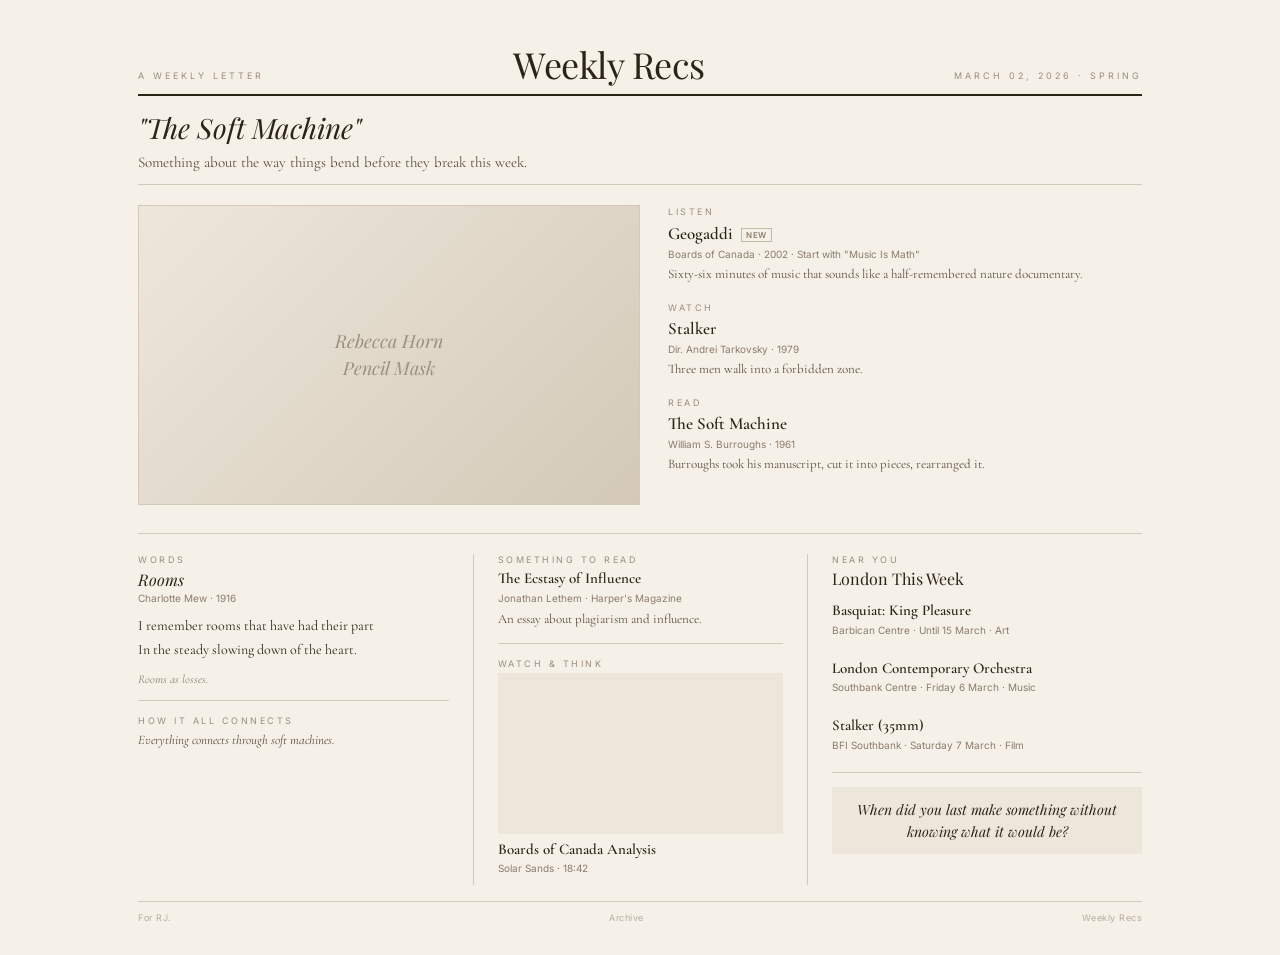
==== index.html @ f4c1320b "Initial deploy — Weekly Recs site" ====
<!DOCTYPE html>
<html lang="en">
<head>
<meta charset="UTF-8">
<meta name="viewport" content="width=device-width, initial-scale=1.0">
<title>Weekly Recs — The Soft Machine</title>
<link rel="stylesheet" href="assets/style.css">
</head>
<body>
<div class="page">

  <!-- MASTHEAD -->
  <div class="masthead">
    <span class="masthead-sub">A weekly letter</span>
    <span class="masthead-title"><a href="./">Weekly Recs</a></span>
    <span class="masthead-sub">March 02, 2026 · Spring</span>
  </div>

  <!-- THEME -->
  
  <div class="theme-banner">
    <div class="theme-title">"The Soft Machine"</div>
    
    <p class="theme-desc">Something about the way things bend before they break this week.</p>
    
  </div>
  

  <!-- ============================================ -->
  <!-- HERO: art floated left, text wraps around it -->
  <!-- ============================================ -->
  <div class="hero-wrap">

    <div class="hero-art-float">
      
        
        <img src="https://upload.wikimedia.org/wikipedia/en/2/2a/Pencil_Mask_by_Rebecca_Horn.jpg" alt="Pencil Mask"
             onerror="this.parentElement.innerHTML='<div class=\'art-placeholder\'><span>Rebecca Horn<br><em>Pencil Mask</em></span></div>';">
        
        <div class="hero-art-caption">
          <span class="artist">Rebecca Horn</span> · <span class="work">Pencil Mask</span>
          <div class="meta">Performance / Sculpture · 1972 · Tate</div>
        </div>
        
        <p class="hero-text-desc">Pencils strapped to the face like a second skeleton.</p>
        
      
    </div>

    <div class="wrap-text">
      <!-- Album -->
      
      <div class="section-head">Listen</div>
      
      <img class="album-art-inline" src="https://i.scdn.co/image/ab67616d0000b273904e45a8424e11a3e2573e45" alt="" onerror="this.style.display='none';">
      
      <div class="pick-title">Geogaddi <span class="new-tag">New</span></div>
      <div class="pick-sub">Boards of Canada · 2002 · Start with "Music Is Math"</div>
      <p class="pick-desc">Sixty-six minutes of music that sounds like a half-remembered nature documentary.</p>
      

      <!-- Film -->
      
      <div class="section-head">Watch</div>
      <div class="pick-title">Stalker</div>
      <div class="pick-sub">Dir. Andrei Tarkovsky · 1979</div>
      <p class="pick-desc">Three men walk into a forbidden zone.</p>
      

      <!-- Book -->
      
      <div class="section-head">Read</div>
      <div class="pick-title">The Soft Machine</div>
      <div class="pick-sub">William S. Burroughs · 1961</div>
      <p class="pick-desc">Burroughs took his manuscript, cut it into pieces, rearranged it.</p>
      
    </div>

    <div style="clear: both;"></div>
  </div>

  <!-- ============================================ -->
  <!-- THREE COLUMNS                                -->
  <!-- ============================================ -->
  <div class="columns">

    <!-- COL 1: POEM + CONNECTION -->
    <div class="col">
      <div class="sec-label">Words</div>

      
      <div class="poem-title">Rooms</div>
      <div class="poem-author">Charlotte Mew · 1916</div>
      <div class="poem-block">I remember rooms that have had their part
In the steady slowing down of the heart.</div>
      
      <p class="poem-note">Rooms as losses.</p>
      
      

      
      <div class="sec-rule"></div>
      <div class="sec-label">How it all connects</div>
      <p class="connection">Everything connects through soft machines.</p>
      
    </div>

    <!-- COL 2: ARTICLE + VIDEO ESSAY -->
    <div class="col">
      
      <div class="sec-label">Something to Read</div>
      <div class="item">
        <div class="item-title">The Ecstasy of Influence</div>
        <div class="item-sub">Jonathan Lethem · Harper's Magazine</div>
        
        <p class="item-desc">An essay about plagiarism and influence.</p>
        
      </div>
      <div class="sec-rule"></div>
      

      
      <div class="sec-label">Watch &amp; Think</div>
      
      <div class="item">
        
        <div class="video-embed">
          <iframe src="https://www.youtube.com/embed/dQw4w9WgXcQ" allowfullscreen loading="lazy"></iframe>
        </div>
        
        <div class="item-title">Boards of Canada Analysis</div>
        <div class="item-sub">Solar Sands · 18:42</div>
      </div>
      
      
    </div>

    <!-- COL 3: EVENTS + REFLECTION -->
    <div class="col">
      
      <div class="sec-label">Near You</div>
      <div class="sec-title">London This Week</div>
      
      <div class="item">
        
        <a class="event-link" href="https://www.barbican.org.uk/whats-on/2026/basquiat" target="_blank" rel="noopener">
          <div class="item-title">Basquiat: King Pleasure</div>
          <div class="item-sub">Barbican Centre · Until 15 March · Art</div>
        </a>
        
      </div>
      
      <div class="item">
        
        <a class="event-link" href="https://www.southbankcentre.co.uk/whats-on/lco" target="_blank" rel="noopener">
          <div class="item-title">London Contemporary Orchestra</div>
          <div class="item-sub">Southbank Centre · Friday 6 March · Music</div>
        </a>
        
      </div>
      
      <div class="item">
        
        <a class="event-link" href="https://www.bfi.org.uk/whats-on/stalker" target="_blank" rel="noopener">
          <div class="item-title">Stalker (35mm)</div>
          <div class="item-sub">BFI Southbank · Saturday 7 March · Film</div>
        </a>
        
      </div>
      
      <div class="sec-rule"></div>
      

      
      <div class="reflection">When did you last make something without knowing what it would be?</div>
      
    </div>

  </div>

  <!-- FOOTER -->
  <div class="footer">
    <span>For RJ.</span>
    <span><a href="./archive/">Archive</a></span>
    <span>Weekly Recs</span>
  </div>

</div>
</body>
</html>
---- assets/style.css ----
@import url('https://fonts.googleapis.com/css2?family=Playfair+Display:ital,wght@0,400;0,700;1,400&family=Inter:wght@300;400;500&family=Cormorant+Garamond:ital,wght@0,400;0,600;1,400&display=swap');

/* ============================================ */
/*  WEEKLY RECS — BASE                          */
/* ============================================ */

* { margin: 0; padding: 0; box-sizing: border-box; }

html {
  background: #F5F0E8;
  color: #2C2417;
  -webkit-font-smoothing: antialiased;
  -moz-osx-font-smoothing: grayscale;
  scroll-behavior: smooth;
}

body {
  font-family: 'Cormorant Garamond', Georgia, serif;
  min-height: 100vh;
}

a {
  color: #2C2417;
  text-decoration: none;
  border-bottom: 0.5px solid #C4B8A5;
  transition: border-color 0.2s;
}
a:hover {
  border-color: #2C2417;
}

/* ============================================ */
/*  PAGE CONTAINER                              */
/* ============================================ */

.page {
  max-width: 1100px;
  margin: 0 auto;
  padding: 40px 48px 32px 48px;
}

/* ============================================ */
/*  MASTHEAD                                    */
/* ============================================ */

.masthead {
  display: flex;
  justify-content: space-between;
  align-items: baseline;
  border-bottom: 2.5px solid #2C2417;
  padding-bottom: 6px;
  margin-bottom: 0;
}

.masthead-sub {
  font-family: 'Inter', sans-serif;
  font-size: 9px;
  text-transform: uppercase;
  letter-spacing: 3px;
  color: #9B8E7E;
}

.masthead-title {
  font-family: 'Playfair Display', serif;
  font-size: 36px;
  font-weight: 400;
  letter-spacing: -0.5px;
}

.masthead-title a {
  border: none;
}

/* ============================================ */
/*  THEME BANNER                                */
/* ============================================ */

.theme-banner {
  padding: 14px 0 10px 0;
  border-bottom: 1px solid #D4C9B8;
  margin-bottom: 20px;
}

.theme-title {
  font-family: 'Playfair Display', serif;
  font-size: 28px;
  font-style: italic;
  line-height: 1.3;
  margin-bottom: 4px;
}

.theme-desc {
  font-size: 15px;
  line-height: 1.6;
  color: #5C4E3C;
  max-width: 700px;
}

/* ============================================ */
/*  HERO: ART CENTREPIECE + TEXT WRAP           */
/* ============================================ */

.hero-wrap {
  margin-bottom: 20px;
  border-bottom: 1px solid #D4C9B8;
  padding-bottom: 16px;
  overflow: hidden;
}

.hero-art-float {
  float: left;
  width: 50%;
  margin: 0 28px 12px 0;
}

.hero-art-float img {
  width: 100%;
  height: auto;
  display: block;
  border: 1px solid #D4C9B8;
}

.hero-art-caption {
  margin-top: 6px;
  font-size: 13px;
  line-height: 1.4;
  color: #5C4E3C;
}
.hero-art-caption .artist { font-weight: 600; }
.hero-art-caption .work { font-style: italic; }
.hero-art-caption .meta {
  font-family: 'Inter', sans-serif;
  font-size: 9px;
  color: #9B8E7E;
  text-transform: uppercase;
  letter-spacing: 0.5px;
  margin-top: 2px;
}

.hero-text-desc {
  font-size: 13px;
  line-height: 1.6;
  color: #5C4E3C;
  margin-top: 6px;
}

.art-placeholder {
  width: 100%;
  min-height: 300px;
  background: linear-gradient(135deg, #EDE7DB 0%, #D4C9B8 100%);
  display: flex;
  align-items: center;
  justify-content: center;
  border: 1px solid #D4C9B8;
}
.art-placeholder span {
  font-family: 'Playfair Display', serif;
  font-size: 18px;
  font-style: italic;
  color: #9B8E7E;
  text-align: center;
  padding: 32px;
  line-height: 1.5;
}

/* ============================================ */
/*  WRAP TEXT (beside the hero art)             */
/* ============================================ */

.wrap-text {
  font-size: 13px;
  line-height: 1.6;
  color: #5C4E3C;
}

.wrap-text .section-head {
  font-family: 'Inter', sans-serif;
  font-size: 9px;
  text-transform: uppercase;
  letter-spacing: 2.5px;
  color: #9B8E7E;
  margin-bottom: 3px;
  margin-top: 16px;
}
.wrap-text .section-head:first-child {
  margin-top: 0;
}

.wrap-text .pick-title {
  font-size: 17px;
  font-weight: 600;
  line-height: 1.3;
  color: #2C2417;
  margin-bottom: 2px;
}

.wrap-text .pick-sub {
  font-family: 'Inter', sans-serif;
  font-size: 10px;
  color: #8B7D6B;
  line-height: 1.4;
  margin-bottom: 3px;
}

.wrap-text .pick-desc {
  font-size: 13px;
  line-height: 1.6;
  color: #5C4E3C;
  margin-bottom: 10px;
}

.new-tag {
  font-family: 'Inter', sans-serif;
  font-size: 8px;
  text-transform: uppercase;
  letter-spacing: 0.5px;
  color: #8B7D6B;
  border: 0.5px solid #C4B8A5;
  padding: 1px 4px;
  margin-left: 4px;
  vertical-align: middle;
}

/* ============================================ */
/*  ALBUM ART INLINE                            */
/* ============================================ */

.album-art-inline {
  width: 72px;
  height: 72px;
  object-fit: cover;
  border: 0.5px solid #D4C9B8;
  float: left;
  margin: 3px 12px 6px 0;
}

/* ============================================ */
/*  THREE-COLUMN GRID                           */
/* ============================================ */

.columns {
  display: grid;
  grid-template-columns: 1fr 1fr 1fr;
  gap: 0;
}

.col {
  padding: 0 24px;
  border-left: 1px solid #D4C9B8;
}
.col:first-child { border-left: none; padding-left: 0; }
.col:last-child { padding-right: 0; }

/* ============================================ */
/*  SECTION LABELS & ITEMS                      */
/* ============================================ */

.sec-label {
  font-family: 'Inter', sans-serif;
  font-size: 9px;
  text-transform: uppercase;
  letter-spacing: 2.5px;
  color: #9B8E7E;
  margin-bottom: 4px;
}

.sec-title {
  font-family: 'Playfair Display', serif;
  font-size: 16px;
  font-weight: 400;
  margin-bottom: 6px;
  line-height: 1.25;
}

.sec-rule {
  border-top: 1px solid #D4C9B8;
  margin: 14px 0;
}

.item { margin-bottom: 10px; }

.item-title {
  font-size: 15px;
  font-weight: 600;
  line-height: 1.3;
  color: #2C2417;
}

.item-sub {
  font-family: 'Inter', sans-serif;
  font-size: 10px;
  color: #8B7D6B;
  margin-top: 2px;
  line-height: 1.4;
}

.item-desc {
  font-size: 13px;
  line-height: 1.55;
  color: #5C4E3C;
  margin-top: 4px;
}

/* ============================================ */
/*  POEM                                        */
/* ============================================ */

.poem-block {
  font-size: 14px;
  line-height: 1.7;
  color: #2C2417;
  white-space: pre-line;
  padding: 0;
}

.poem-title {
  font-family: 'Playfair Display', serif;
  font-size: 16px;
  font-style: italic;
  margin-bottom: 2px;
}

.poem-author {
  font-family: 'Inter', sans-serif;
  font-size: 10px;
  color: #8B7D6B;
  margin-bottom: 10px;
}

.poem-note {
  font-size: 12px;
  color: #8B7D6B;
  font-style: italic;
  margin-top: 10px;
}

/* ============================================ */
/*  VIDEO EMBED                                 */
/* ============================================ */

.video-embed {
  position: relative;
  width: 100%;
  padding-bottom: 56.25%;
  margin-bottom: 6px;
  background: #EDE7DB;
}
.video-embed iframe {
  position: absolute;
  top: 0; left: 0;
  width: 100%;
  height: 100%;
  border: none;
}

.video-thumb {
  width: 100%;
  height: auto;
  max-height: 140px;
  object-fit: cover;
  display: block;
  border: 0.5px solid #D4C9B8;
  margin-bottom: 6px;
}

/* ============================================ */
/*  CONNECTION & REFLECTION                     */
/* ============================================ */

.connection {
  font-size: 13px;
  line-height: 1.65;
  color: #5C4E3C;
  font-style: italic;
}

.reflection {
  font-family: 'Playfair Display', serif;
  font-size: 14px;
  font-style: italic;
  line-height: 1.55;
  color: #2C2417;
  text-align: center;
  padding: 12px 16px;
  background: #EDE7DB;
}

/* ============================================ */
/*  EVENTS                                      */
/* ============================================ */

.event-link {
  display: block;
  padding: 6px 0;
  border-bottom: none;
  transition: background 0.15s;
}
.event-link:hover {
  background: #EDE7DB;
  margin: 0 -8px;
  padding: 6px 8px;
  border-radius: 2px;
}

/* ============================================ */
/*  FOOTER                                      */
/* ============================================ */

.footer {
  display: flex;
  justify-content: space-between;
  align-items: baseline;
  border-top: 1px solid #D4C9B8;
  padding-top: 10px;
  margin-top: 16px;
  font-family: 'Inter', sans-serif;
  font-size: 9px;
  color: #B8AD9E;
  letter-spacing: 0.5px;
}

.footer a {
  color: #B8AD9E;
  border-bottom-color: transparent;
}
.footer a:hover {
  border-bottom-color: #B8AD9E;
}

/* ============================================ */
/*  ARCHIVE PAGE                                */
/* ============================================ */

.archive-list {
  list-style: none;
  max-width: 600px;
}

.archive-item {
  padding: 14px 0;
  border-bottom: 1px solid #D4C9B8;
}

.archive-item a {
  border-bottom: none;
  display: block;
}
.archive-item a:hover .archive-theme {
  border-bottom: 0.5px solid #2C2417;
}

.archive-date {
  font-family: 'Inter', sans-serif;
  font-size: 10px;
  color: #9B8E7E;
  text-transform: uppercase;
  letter-spacing: 1.5px;
  margin-bottom: 2px;
}

.archive-theme {
  font-family: 'Playfair Display', serif;
  font-size: 20px;
  font-style: italic;
  display: inline;
}

/* ============================================ */
/*  RESPONSIVE                                  */
/* ============================================ */

@media (max-width: 900px) {
  .page { padding: 28px 24px; }
  .hero-art-float { width: 45%; }
  .columns { grid-template-columns: 1fr 1fr; }
  .col:nth-child(3) {
    grid-column: 1 / -1;
    border-left: none;
    padding: 14px 0 0 0;
    border-top: 1px solid #D4C9B8;
    margin-top: 14px;
  }
}

@media (max-width: 640px) {
  .page { padding: 20px 16px; }
  .masthead-title { font-size: 26px; }
  .theme-title { font-size: 22px; }

  .hero-art-float {
    float: none;
    width: 100%;
    margin: 0 0 16px 0;
  }

  .columns {
    grid-template-columns: 1fr;
  }
  .col {
    border-left: none;
    padding: 0;
    border-top: 1px solid #D4C9B8;
    padding-top: 14px;
    margin-top: 14px;
  }
  .col:first-child {
    border-top: none;
    padding-top: 0;
    margin-top: 0;
  }

  .album-art-inline { width: 60px; height: 60px; }
  .wrap-text .pick-title { font-size: 15px; }
}

/* hide broken images */
img[src=""], img:not([src]) { display: none; }
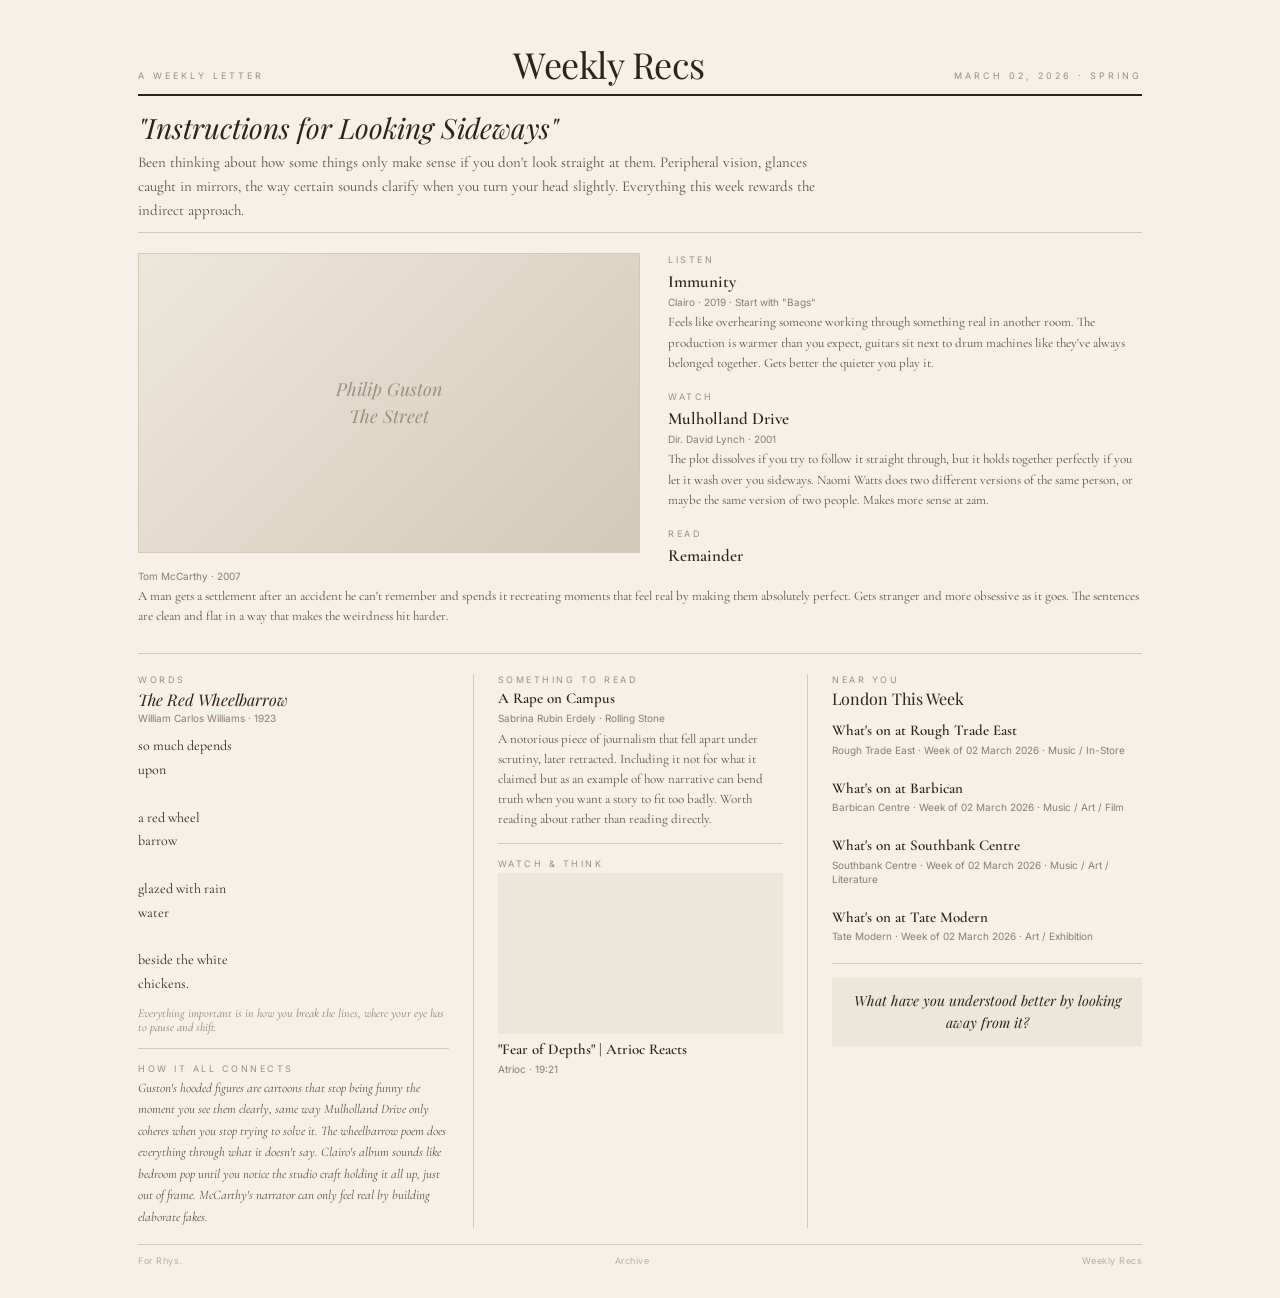
==== commit 46abc97f: "Fresh build — Instructions for Looking Sideways" ====
--- a/index.html
+++ b/index.html
@@ -3,7 +3,7 @@
 <head>
 <meta charset="UTF-8">
 <meta name="viewport" content="width=device-width, initial-scale=1.0">
-<title>Weekly Recs — The Soft Machine</title>
+<title>Weekly Recs — Instructions for Looking Sideways</title>
 <link rel="stylesheet" href="assets/style.css">
 </head>
 <body>
@@ -19,9 +19,9 @@
   <!-- THEME -->
   
   <div class="theme-banner">
-    <div class="theme-title">"The Soft Machine"</div>
+    <div class="theme-title">"Instructions for Looking Sideways"</div>
     
-    <p class="theme-desc">Something about the way things bend before they break this week.</p>
+    <p class="theme-desc">Been thinking about how some things only make sense if you don't look straight at them. Peripheral vision, glances caught in mirrors, the way certain sounds clarify when you turn your head slightly. Everything this week rewards the indirect approach.</p>
     
   </div>
   
@@ -34,15 +34,15 @@
     <div class="hero-art-float">
       
         
-        <img src="https://upload.wikimedia.org/wikipedia/en/2/2a/Pencil_Mask_by_Rebecca_Horn.jpg" alt="Pencil Mask"
-             onerror="this.parentElement.innerHTML='<div class=\'art-placeholder\'><span>Rebecca Horn<br><em>Pencil Mask</em></span></div>';">
+        <img src="https://www.artic.edu/iiif/2/6884e725-f7ae-cb1c-853a-201fc4fe5630/full/843,/0/default.jpg" alt="The Street"
+             onerror="this.parentElement.innerHTML='<div class=\'art-placeholder\'><span>Philip Guston<br><em>The Street</em></span></div>';">
         
         <div class="hero-art-caption">
-          <span class="artist">Rebecca Horn</span> · <span class="work">Pencil Mask</span>
-          <div class="meta">Performance / Sculpture · 1972 · Tate</div>
+          <span class="artist">Philip Guston</span> · <span class="work">The Street</span>
+          <div class="meta">Oil on canvas · Late period, 1977 · Art Institute of Chicago</div>
         </div>
         
-        <p class="hero-text-desc">Pencils strapped to the face like a second skeleton.</p>
+        <p class="hero-text-desc">Pink cartoon figures in pointed hoods driving a car full of disembodied legs. Looks like a comic strip until you realize what you're actually looking at. Guston painted these after abandoning abstract expressionism and everyone hated them at first.</p>
         
       
     </div>
@@ -52,27 +52,27 @@
       
       <div class="section-head">Listen</div>
       
-      <img class="album-art-inline" src="https://i.scdn.co/image/ab67616d0000b273904e45a8424e11a3e2573e45" alt="" onerror="this.style.display='none';">
-      
-      <div class="pick-title">Geogaddi <span class="new-tag">New</span></div>
-      <div class="pick-sub">Boards of Canada · 2002 · Start with "Music Is Math"</div>
-      <p class="pick-desc">Sixty-six minutes of music that sounds like a half-remembered nature documentary.</p>
+      <img class="album-art-inline" src="https://i.scdn.co/image/ab67616d0000b27378d601a8e07bef8b1f8ecf82" alt="" onerror="this.style.display='none';">
+      
+      <div class="pick-title">Immunity</div>
+      <div class="pick-sub">Clairo · 2019 · Start with "Bags"</div>
+      <p class="pick-desc">Feels like overhearing someone working through something real in another room. The production is warmer than you expect, guitars sit next to drum machines like they've always belonged together. Gets better the quieter you play it.</p>
       
 
       <!-- Film -->
       
       <div class="section-head">Watch</div>
-      <div class="pick-title">Stalker</div>
-      <div class="pick-sub">Dir. Andrei Tarkovsky · 1979</div>
-      <p class="pick-desc">Three men walk into a forbidden zone.</p>
+      <div class="pick-title">Mulholland Drive</div>
+      <div class="pick-sub">Dir. David Lynch · 2001</div>
+      <p class="pick-desc">The plot dissolves if you try to follow it straight through, but it holds together perfectly if you let it wash over you sideways. Naomi Watts does two different versions of the same person, or maybe the same version of two people. Makes more sense at 2am.</p>
       
 
       <!-- Book -->
       
       <div class="section-head">Read</div>
-      <div class="pick-title">The Soft Machine</div>
-      <div class="pick-sub">William S. Burroughs · 1961</div>
-      <p class="pick-desc">Burroughs took his manuscript, cut it into pieces, rearranged it.</p>
+      <div class="pick-title">Remainder</div>
+      <div class="pick-sub">Tom McCarthy · 2007</div>
+      <p class="pick-desc">A man gets a settlement after an accident he can't remember and spends it recreating moments that feel real by making them absolutely perfect. Gets stranger and more obsessive as it goes. The sentences are clean and flat in a way that makes the weirdness hit harder.</p>
       
     </div>
 
@@ -89,19 +89,28 @@
       <div class="sec-label">Words</div>
 
       
-      <div class="poem-title">Rooms</div>
-      <div class="poem-author">Charlotte Mew · 1916</div>
-      <div class="poem-block">I remember rooms that have had their part
-In the steady slowing down of the heart.</div>
-      
-      <p class="poem-note">Rooms as losses.</p>
+      <div class="poem-title">The Red Wheelbarrow</div>
+      <div class="poem-author">William Carlos Williams · 1923</div>
+      <div class="poem-block">so much depends
+upon
+
+a red wheel
+barrow
+
+glazed with rain
+water
+
+beside the white
+chickens.</div>
+      
+      <p class="poem-note">Everything important is in how you break the lines, where your eye has to pause and shift.</p>
       
       
 
       
       <div class="sec-rule"></div>
       <div class="sec-label">How it all connects</div>
-      <p class="connection">Everything connects through soft machines.</p>
+      <p class="connection">Guston's hooded figures are cartoons that stop being funny the moment you see them clearly, same way Mulholland Drive only coheres when you stop trying to solve it. The wheelbarrow poem does everything through what it doesn't say. Clairo's album sounds like bedroom pop until you notice the studio craft holding it all up, just out of frame. McCarthy's narrator can only feel real by building elaborate fakes.</p>
       
     </div>
 
@@ -110,10 +119,10 @@
       
       <div class="sec-label">Something to Read</div>
       <div class="item">
-        <div class="item-title">The Ecstasy of Influence</div>
-        <div class="item-sub">Jonathan Lethem · Harper's Magazine</div>
-        
-        <p class="item-desc">An essay about plagiarism and influence.</p>
+        <div class="item-title">A Rape on Campus</div>
+        <div class="item-sub">Sabrina Rubin Erdely · Rolling Stone</div>
+        
+        <p class="item-desc">A notorious piece of journalism that fell apart under scrutiny, later retracted. Including it not for what it claimed but as an example of how narrative can bend truth when you want a story to fit too badly. Worth reading about rather than reading directly.</p>
         
       </div>
       <div class="sec-rule"></div>
@@ -125,11 +134,11 @@
       <div class="item">
         
         <div class="video-embed">
-          <iframe src="https://www.youtube.com/embed/dQw4w9WgXcQ" allowfullscreen loading="lazy"></iframe>
+          <iframe src="https://www.youtube.com/embed/Zk2voNZnDpI" allowfullscreen loading="lazy"></iframe>
         </div>
         
-        <div class="item-title">Boards of Canada Analysis</div>
-        <div class="item-sub">Solar Sands · 18:42</div>
+        <div class="item-title">&quot;Fear of Depths&quot; | Atrioc Reacts</div>
+        <div class="item-sub">Atrioc · 19:21</div>
       </div>
       
       
@@ -143,27 +152,36 @@
       
       <div class="item">
         
-        <a class="event-link" href="https://www.barbican.org.uk/whats-on/2026/basquiat" target="_blank" rel="noopener">
-          <div class="item-title">Basquiat: King Pleasure</div>
-          <div class="item-sub">Barbican Centre · Until 15 March · Art</div>
-        </a>
-        
-      </div>
-      
-      <div class="item">
-        
-        <a class="event-link" href="https://www.southbankcentre.co.uk/whats-on/lco" target="_blank" rel="noopener">
-          <div class="item-title">London Contemporary Orchestra</div>
-          <div class="item-sub">Southbank Centre · Friday 6 March · Music</div>
-        </a>
-        
-      </div>
-      
-      <div class="item">
-        
-        <a class="event-link" href="https://www.bfi.org.uk/whats-on/stalker" target="_blank" rel="noopener">
-          <div class="item-title">Stalker (35mm)</div>
-          <div class="item-sub">BFI Southbank · Saturday 7 March · Film</div>
+        <a class="event-link" href="https://www.roughtrade.com/events" target="_blank" rel="noopener">
+          <div class="item-title">What's on at Rough Trade East</div>
+          <div class="item-sub">Rough Trade East · Week of 02 March 2026 · Music / In-Store</div>
+        </a>
+        
+      </div>
+      
+      <div class="item">
+        
+        <a class="event-link" href="https://www.barbican.org.uk/whats-on" target="_blank" rel="noopener">
+          <div class="item-title">What's on at Barbican</div>
+          <div class="item-sub">Barbican Centre · Week of 02 March 2026 · Music / Art / Film</div>
+        </a>
+        
+      </div>
+      
+      <div class="item">
+        
+        <a class="event-link" href="https://www.southbankcentre.co.uk/whats-on" target="_blank" rel="noopener">
+          <div class="item-title">What's on at Southbank Centre</div>
+          <div class="item-sub">Southbank Centre · Week of 02 March 2026 · Music / Art / Literature</div>
+        </a>
+        
+      </div>
+      
+      <div class="item">
+        
+        <a class="event-link" href="https://www.tate.org.uk/visit/tate-modern/whats-on" target="_blank" rel="noopener">
+          <div class="item-title">What's on at Tate Modern</div>
+          <div class="item-sub">Tate Modern · Week of 02 March 2026 · Art / Exhibition</div>
         </a>
         
       </div>
@@ -172,7 +190,7 @@
       
 
       
-      <div class="reflection">When did you last make something without knowing what it would be?</div>
+      <div class="reflection">What have you understood better by looking away from it?</div>
       
     </div>
 
@@ -180,7 +198,7 @@
 
   <!-- FOOTER -->
   <div class="footer">
-    <span>For RJ.</span>
+    <span>For Rhys.</span>
     <span><a href="./archive/">Archive</a></span>
     <span>Weekly Recs</span>
   </div>
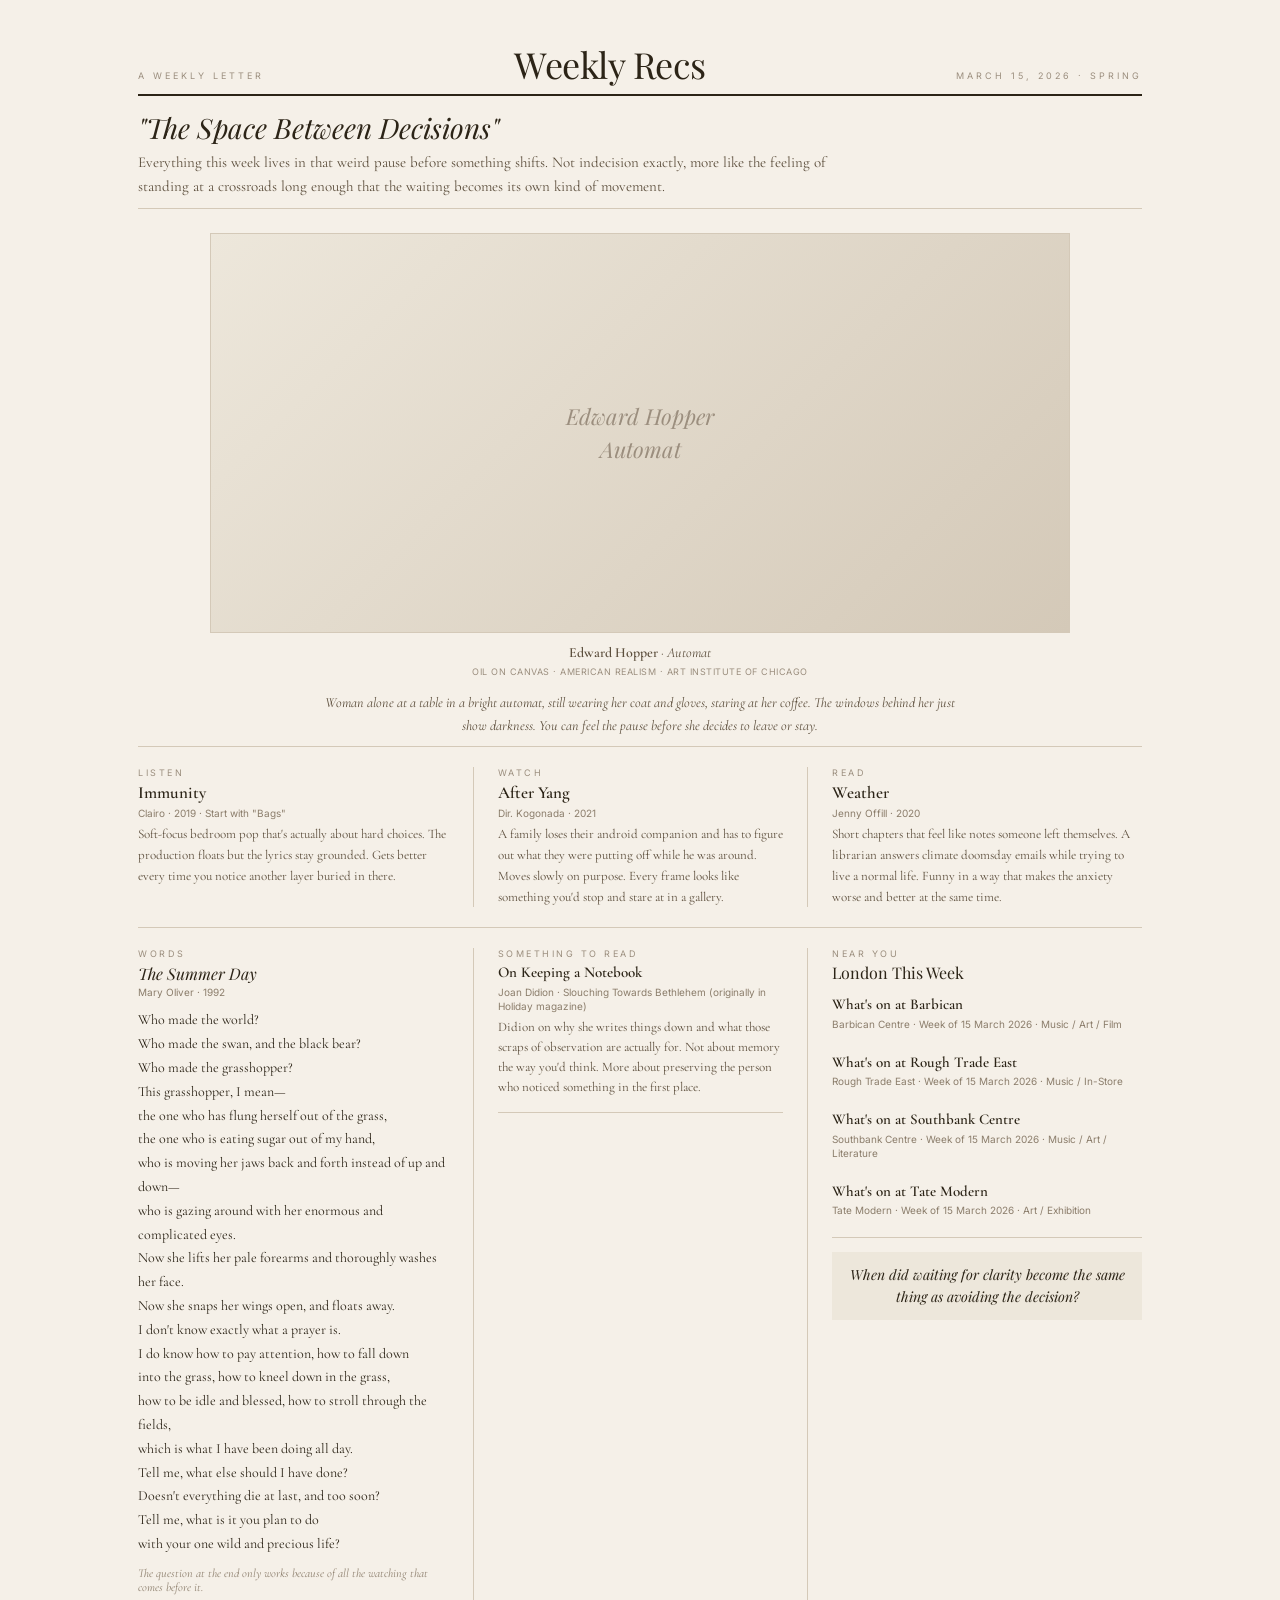
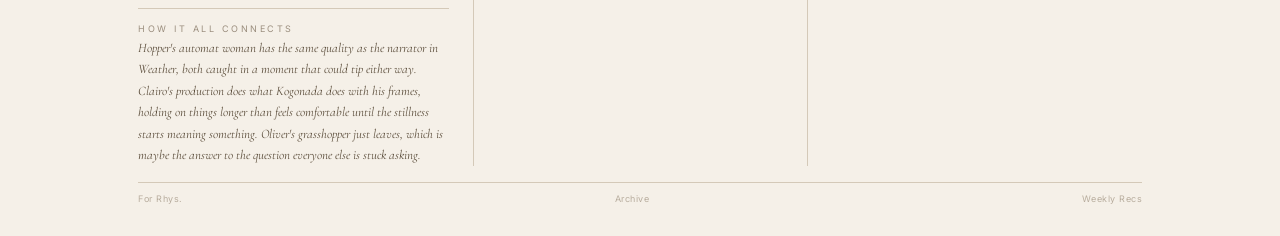
==== commit 9957aace: "Weekly Recs — 2026-03-15" ====
--- a/index.html
+++ b/index.html
@@ -3,7 +3,7 @@
 <head>
 <meta charset="UTF-8">
 <meta name="viewport" content="width=device-width, initial-scale=1.0">
-<title>Weekly Recs — Instructions for Looking Sideways</title>
+<title>Weekly Recs — The Space Between Decisions</title>
 <link rel="stylesheet" href="assets/style.css">
 </head>
 <body>
@@ -13,74 +13,81 @@
   <div class="masthead">
     <span class="masthead-sub">A weekly letter</span>
     <span class="masthead-title"><a href="./">Weekly Recs</a></span>
-    <span class="masthead-sub">March 02, 2026 · Spring</span>
+    <span class="masthead-sub">March 15, 2026 · Spring</span>
   </div>
 
   <!-- THEME -->
   
   <div class="theme-banner">
-    <div class="theme-title">"Instructions for Looking Sideways"</div>
-    
-    <p class="theme-desc">Been thinking about how some things only make sense if you don't look straight at them. Peripheral vision, glances caught in mirrors, the way certain sounds clarify when you turn your head slightly. Everything this week rewards the indirect approach.</p>
+    <div class="theme-title">"The Space Between Decisions"</div>
+    
+    <p class="theme-desc">Everything this week lives in that weird pause before something shifts. Not indecision exactly, more like the feeling of standing at a crossroads long enough that the waiting becomes its own kind of movement.</p>
     
   </div>
   
 
   <!-- ============================================ -->
-  <!-- HERO: art floated left, text wraps around it -->
-  <!-- ============================================ -->
-  <div class="hero-wrap">
-
-    <div class="hero-art-float">
-      
-        
-        <img src="https://www.artic.edu/iiif/2/6884e725-f7ae-cb1c-853a-201fc4fe5630/full/843,/0/default.jpg" alt="The Street"
-             onerror="this.parentElement.innerHTML='<div class=\'art-placeholder\'><span>Philip Guston<br><em>The Street</em></span></div>';">
-        
-        <div class="hero-art-caption">
-          <span class="artist">Philip Guston</span> · <span class="work">The Street</span>
-          <div class="meta">Oil on canvas · Late period, 1977 · Art Institute of Chicago</div>
-        </div>
-        
-        <p class="hero-text-desc">Pink cartoon figures in pointed hoods driving a car full of disembodied legs. Looks like a comic strip until you realize what you're actually looking at. Guston painted these after abandoning abstract expressionism and everyone hated them at first.</p>
-        
-      
-    </div>
-
-    <div class="wrap-text">
-      <!-- Album -->
-      
-      <div class="section-head">Listen</div>
+  <!-- HERO ART — big, centred, dominant            -->
+  <!-- ============================================ -->
+  <div class="hero-art-centre">
+    
+      
+      <img src="https://www.artic.edu/iiif/2/831a05de-d3f6-f4fa-a460-23008dd58dda/full/843,/0/default.jpg" alt="Automat"
+           onerror="this.parentElement.querySelector('.art-placeholder').style.display='flex'; this.style.display='none';">
+      <div class="art-placeholder" style="display:none;"><span>Edward Hopper<br><em>Automat</em></span></div>
+      
+      <div class="hero-art-caption">
+        <span class="artist">Edward Hopper</span> · <span class="work">Automat</span>
+        <div class="meta">Oil on canvas · American Realism · Art Institute of Chicago</div>
+      </div>
+      
+      <p class="hero-art-desc">Woman alone at a table in a bright automat, still wearing her coat and gloves, staring at her coffee. The windows behind her just show darkness. You can feel the pause before she decides to leave or stay.</p>
+      
+    
+  </div>
+
+  <!-- ============================================ -->
+  <!-- PICKS RING: album, film, book in a row       -->
+  <!-- ============================================ -->
+  <div class="picks-ring">
+
+    <!-- Album -->
+    
+    <div class="pick-cell">
+      <div class="pick-label">Listen</div>
       
       <img class="album-art-inline" src="https://i.scdn.co/image/ab67616d0000b27378d601a8e07bef8b1f8ecf82" alt="" onerror="this.style.display='none';">
       
       <div class="pick-title">Immunity</div>
       <div class="pick-sub">Clairo · 2019 · Start with "Bags"</div>
-      <p class="pick-desc">Feels like overhearing someone working through something real in another room. The production is warmer than you expect, guitars sit next to drum machines like they've always belonged together. Gets better the quieter you play it.</p>
-      
-
-      <!-- Film -->
-      
-      <div class="section-head">Watch</div>
-      <div class="pick-title">Mulholland Drive</div>
-      <div class="pick-sub">Dir. David Lynch · 2001</div>
-      <p class="pick-desc">The plot dissolves if you try to follow it straight through, but it holds together perfectly if you let it wash over you sideways. Naomi Watts does two different versions of the same person, or maybe the same version of two people. Makes more sense at 2am.</p>
-      
-
-      <!-- Book -->
-      
-      <div class="section-head">Read</div>
-      <div class="pick-title">Remainder</div>
-      <div class="pick-sub">Tom McCarthy · 2007</div>
-      <p class="pick-desc">A man gets a settlement after an accident he can't remember and spends it recreating moments that feel real by making them absolutely perfect. Gets stranger and more obsessive as it goes. The sentences are clean and flat in a way that makes the weirdness hit harder.</p>
-      
-    </div>
-
-    <div style="clear: both;"></div>
-  </div>
-
-  <!-- ============================================ -->
-  <!-- THREE COLUMNS                                -->
+      <p class="pick-desc">Soft-focus bedroom pop that's actually about hard choices. The production floats but the lyrics stay grounded. Gets better every time you notice another layer buried in there.</p>
+    </div>
+    
+
+    <!-- Film -->
+    
+    <div class="pick-cell">
+      <div class="pick-label">Watch</div>
+      <div class="pick-title">After Yang</div>
+      <div class="pick-sub">Dir. Kogonada · 2021</div>
+      <p class="pick-desc">A family loses their android companion and has to figure out what they were putting off while he was around. Moves slowly on purpose. Every frame looks like something you'd stop and stare at in a gallery.</p>
+    </div>
+    
+
+    <!-- Book -->
+    
+    <div class="pick-cell">
+      <div class="pick-label">Read</div>
+      <div class="pick-title">Weather</div>
+      <div class="pick-sub">Jenny Offill · 2020</div>
+      <p class="pick-desc">Short chapters that feel like notes someone left themselves. A librarian answers climate doomsday emails while trying to live a normal life. Funny in a way that makes the anxiety worse and better at the same time.</p>
+    </div>
+    
+
+  </div>
+
+  <!-- ============================================ -->
+  <!-- THREE COLUMNS: poem, video, events           -->
   <!-- ============================================ -->
   <div class="columns">
 
@@ -89,28 +96,36 @@
       <div class="sec-label">Words</div>
 
       
-      <div class="poem-title">The Red Wheelbarrow</div>
-      <div class="poem-author">William Carlos Williams · 1923</div>
-      <div class="poem-block">so much depends
-upon
-
-a red wheel
-barrow
-
-glazed with rain
-water
-
-beside the white
-chickens.</div>
-      
-      <p class="poem-note">Everything important is in how you break the lines, where your eye has to pause and shift.</p>
+      <div class="poem-title">The Summer Day</div>
+      <div class="poem-author">Mary Oliver · 1992</div>
+      <div class="poem-block">Who made the world?
+Who made the swan, and the black bear?
+Who made the grasshopper?
+This grasshopper, I mean—
+the one who has flung herself out of the grass,
+the one who is eating sugar out of my hand,
+who is moving her jaws back and forth instead of up and down—
+who is gazing around with her enormous and complicated eyes.
+Now she lifts her pale forearms and thoroughly washes her face.
+Now she snaps her wings open, and floats away.
+I don't know exactly what a prayer is.
+I do know how to pay attention, how to fall down
+into the grass, how to kneel down in the grass,
+how to be idle and blessed, how to stroll through the fields,
+which is what I have been doing all day.
+Tell me, what else should I have done?
+Doesn't everything die at last, and too soon?
+Tell me, what is it you plan to do
+with your one wild and precious life?</div>
+      
+      <p class="poem-note">The question at the end only works because of all the watching that comes before it.</p>
       
       
 
       
       <div class="sec-rule"></div>
       <div class="sec-label">How it all connects</div>
-      <p class="connection">Guston's hooded figures are cartoons that stop being funny the moment you see them clearly, same way Mulholland Drive only coheres when you stop trying to solve it. The wheelbarrow poem does everything through what it doesn't say. Clairo's album sounds like bedroom pop until you notice the studio craft holding it all up, just out of frame. McCarthy's narrator can only feel real by building elaborate fakes.</p>
+      <p class="connection">Hopper's automat woman has the same quality as the narrator in Weather, both caught in a moment that could tip either way. Clairo's production does what Kogonada does with his frames, holding on things longer than feels comfortable until the stillness starts meaning something. Oliver's grasshopper just leaves, which is maybe the answer to the question everyone else is stuck asking.</p>
       
     </div>
 
@@ -119,28 +134,17 @@
       
       <div class="sec-label">Something to Read</div>
       <div class="item">
-        <div class="item-title">A Rape on Campus</div>
-        <div class="item-sub">Sabrina Rubin Erdely · Rolling Stone</div>
-        
-        <p class="item-desc">A notorious piece of journalism that fell apart under scrutiny, later retracted. Including it not for what it claimed but as an example of how narrative can bend truth when you want a story to fit too badly. Worth reading about rather than reading directly.</p>
+        <div class="item-title">
+          On Keeping a Notebook
+        </div>
+        <div class="item-sub">Joan Didion · Slouching Towards Bethlehem (originally in Holiday magazine)</div>
+        
+        <p class="item-desc">Didion on why she writes things down and what those scraps of observation are actually for. Not about memory the way you'd think. More about preserving the person who noticed something in the first place.</p>
         
       </div>
       <div class="sec-rule"></div>
       
 
-      
-      <div class="sec-label">Watch &amp; Think</div>
-      
-      <div class="item">
-        
-        <div class="video-embed">
-          <iframe src="https://www.youtube.com/embed/Zk2voNZnDpI" allowfullscreen loading="lazy"></iframe>
-        </div>
-        
-        <div class="item-title">&quot;Fear of Depths&quot; | Atrioc Reacts</div>
-        <div class="item-sub">Atrioc · 19:21</div>
-      </div>
-      
       
     </div>
 
@@ -152,18 +156,18 @@
       
       <div class="item">
         
+        <a class="event-link" href="https://www.barbican.org.uk/whats-on" target="_blank" rel="noopener">
+          <div class="item-title">What's on at Barbican</div>
+          <div class="item-sub">Barbican Centre · Week of 15 March 2026 · Music / Art / Film</div>
+        </a>
+        
+      </div>
+      
+      <div class="item">
+        
         <a class="event-link" href="https://www.roughtrade.com/events" target="_blank" rel="noopener">
           <div class="item-title">What's on at Rough Trade East</div>
-          <div class="item-sub">Rough Trade East · Week of 02 March 2026 · Music / In-Store</div>
-        </a>
-        
-      </div>
-      
-      <div class="item">
-        
-        <a class="event-link" href="https://www.barbican.org.uk/whats-on" target="_blank" rel="noopener">
-          <div class="item-title">What's on at Barbican</div>
-          <div class="item-sub">Barbican Centre · Week of 02 March 2026 · Music / Art / Film</div>
+          <div class="item-sub">Rough Trade East · Week of 15 March 2026 · Music / In-Store</div>
         </a>
         
       </div>
@@ -172,7 +176,7 @@
         
         <a class="event-link" href="https://www.southbankcentre.co.uk/whats-on" target="_blank" rel="noopener">
           <div class="item-title">What's on at Southbank Centre</div>
-          <div class="item-sub">Southbank Centre · Week of 02 March 2026 · Music / Art / Literature</div>
+          <div class="item-sub">Southbank Centre · Week of 15 March 2026 · Music / Art / Literature</div>
         </a>
         
       </div>
@@ -181,7 +185,7 @@
         
         <a class="event-link" href="https://www.tate.org.uk/visit/tate-modern/whats-on" target="_blank" rel="noopener">
           <div class="item-title">What's on at Tate Modern</div>
-          <div class="item-sub">Tate Modern · Week of 02 March 2026 · Art / Exhibition</div>
+          <div class="item-sub">Tate Modern · Week of 15 March 2026 · Art / Exhibition</div>
         </a>
         
       </div>
@@ -190,7 +194,7 @@
       
 
       
-      <div class="reflection">What have you understood better by looking away from it?</div>
+      <div class="reflection">When did waiting for clarity become the same thing as avoiding the decision?</div>
       
     </div>
 
--- a/assets/style.css
+++ b/assets/style.css
@@ -78,7 +78,7 @@
 .theme-banner {
   padding: 14px 0 10px 0;
   border-bottom: 1px solid #D4C9B8;
-  margin-bottom: 20px;
+  margin-bottom: 24px;
 }
 
 .theme-title {
@@ -97,32 +97,28 @@
 }
 
 /* ============================================ */
-/*  HERO: ART CENTREPIECE + TEXT WRAP           */
-/* ============================================ */
-
-.hero-wrap {
-  margin-bottom: 20px;
-  border-bottom: 1px solid #D4C9B8;
-  padding-bottom: 16px;
-  overflow: hidden;
-}
-
-.hero-art-float {
-  float: left;
-  width: 50%;
-  margin: 0 28px 12px 0;
-}
-
-.hero-art-float img {
+/*  HERO ART — DOMINANT CENTREPIECE             */
+/* ============================================ */
+
+.hero-art-centre {
+  text-align: center;
+  margin: 0 auto 8px auto;
+  max-width: 860px;
+}
+
+.hero-art-centre img {
   width: 100%;
-  height: auto;
+  max-height: 620px;
+  object-fit: contain;
   display: block;
+  margin: 0 auto;
   border: 1px solid #D4C9B8;
 }
 
 .hero-art-caption {
-  margin-top: 6px;
-  font-size: 13px;
+  text-align: center;
+  margin-top: 10px;
+  font-size: 14px;
   line-height: 1.4;
   color: #5C4E3C;
 }
@@ -134,19 +130,22 @@
   color: #9B8E7E;
   text-transform: uppercase;
   letter-spacing: 0.5px;
-  margin-top: 2px;
-}
-
-.hero-text-desc {
-  font-size: 13px;
-  line-height: 1.6;
+  margin-top: 3px;
+}
+
+.hero-art-desc {
+  max-width: 640px;
+  margin: 12px auto 0 auto;
+  font-size: 14px;
+  line-height: 1.7;
   color: #5C4E3C;
-  margin-top: 6px;
+  text-align: center;
+  font-style: italic;
 }
 
 .art-placeholder {
   width: 100%;
-  min-height: 300px;
+  min-height: 400px;
   background: linear-gradient(135deg, #EDE7DB 0%, #D4C9B8 100%);
   display: flex;
   align-items: center;
@@ -155,7 +154,7 @@
 }
 .art-placeholder span {
   font-family: 'Playfair Display', serif;
-  font-size: 18px;
+  font-size: 22px;
   font-style: italic;
   color: #9B8E7E;
   text-align: center;
@@ -164,29 +163,36 @@
 }
 
 /* ============================================ */
-/*  WRAP TEXT (beside the hero art)             */
-/* ============================================ */
-
-.wrap-text {
-  font-size: 13px;
-  line-height: 1.6;
-  color: #5C4E3C;
-}
-
-.wrap-text .section-head {
+/*  PICKS RING — surrounding the art            */
+/* ============================================ */
+
+.picks-ring {
+  display: grid;
+  grid-template-columns: 1fr 1fr 1fr;
+  gap: 0;
+  border-top: 1px solid #D4C9B8;
+  border-bottom: 1px solid #D4C9B8;
+  padding: 20px 0;
+  margin-bottom: 20px;
+}
+
+.pick-cell {
+  padding: 0 24px;
+  border-left: 1px solid #D4C9B8;
+}
+.pick-cell:first-child { border-left: none; padding-left: 0; }
+.pick-cell:last-child { padding-right: 0; }
+
+.pick-label {
   font-family: 'Inter', sans-serif;
   font-size: 9px;
   text-transform: uppercase;
   letter-spacing: 2.5px;
   color: #9B8E7E;
-  margin-bottom: 3px;
-  margin-top: 16px;
-}
-.wrap-text .section-head:first-child {
-  margin-top: 0;
-}
-
-.wrap-text .pick-title {
+  margin-bottom: 4px;
+}
+
+.pick-title {
   font-size: 17px;
   font-weight: 600;
   line-height: 1.3;
@@ -194,19 +200,27 @@
   margin-bottom: 2px;
 }
 
-.wrap-text .pick-sub {
+.pick-sub {
   font-family: 'Inter', sans-serif;
   font-size: 10px;
   color: #8B7D6B;
   line-height: 1.4;
-  margin-bottom: 3px;
-}
-
-.wrap-text .pick-desc {
+  margin-bottom: 4px;
+}
+
+.pick-desc {
   font-size: 13px;
   line-height: 1.6;
   color: #5C4E3C;
-  margin-bottom: 10px;
+}
+
+.album-art-inline {
+  width: 64px;
+  height: 64px;
+  object-fit: cover;
+  border: 0.5px solid #D4C9B8;
+  float: left;
+  margin: 3px 12px 6px 0;
 }
 
 .new-tag {
@@ -222,20 +236,7 @@
 }
 
 /* ============================================ */
-/*  ALBUM ART INLINE                            */
-/* ============================================ */
-
-.album-art-inline {
-  width: 72px;
-  height: 72px;
-  object-fit: cover;
-  border: 0.5px solid #D4C9B8;
-  float: left;
-  margin: 3px 12px 6px 0;
-}
-
-/* ============================================ */
-/*  THREE-COLUMN GRID                           */
+/*  LOWER COLUMNS                               */
 /* ============================================ */
 
 .columns {
@@ -351,16 +352,6 @@
   width: 100%;
   height: 100%;
   border: none;
-}
-
-.video-thumb {
-  width: 100%;
-  height: auto;
-  max-height: 140px;
-  object-fit: cover;
-  display: block;
-  border: 0.5px solid #D4C9B8;
-  margin-bottom: 6px;
 }
 
 /* ============================================ */
@@ -471,7 +462,18 @@
 
 @media (max-width: 900px) {
   .page { padding: 28px 24px; }
-  .hero-art-float { width: 45%; }
+
+  .hero-art-centre img { max-height: 480px; }
+
+  .picks-ring { grid-template-columns: 1fr 1fr; }
+  .pick-cell:nth-child(3) {
+    grid-column: 1 / -1;
+    border-left: none;
+    padding: 14px 0 0 0;
+    border-top: 1px solid #D4C9B8;
+    margin-top: 14px;
+  }
+
   .columns { grid-template-columns: 1fr 1fr; }
   .col:nth-child(3) {
     grid-column: 1 / -1;
@@ -487,15 +489,23 @@
   .masthead-title { font-size: 26px; }
   .theme-title { font-size: 22px; }
 
-  .hero-art-float {
-    float: none;
-    width: 100%;
-    margin: 0 0 16px 0;
+  .hero-art-centre img { max-height: 360px; }
+
+  .picks-ring { grid-template-columns: 1fr; }
+  .pick-cell {
+    border-left: none;
+    padding: 0;
+    border-top: 1px solid #D4C9B8;
+    padding-top: 14px;
+    margin-top: 14px;
   }
-
-  .columns {
-    grid-template-columns: 1fr;
+  .pick-cell:first-child {
+    border-top: none;
+    padding-top: 0;
+    margin-top: 0;
   }
+
+  .columns { grid-template-columns: 1fr; }
   .col {
     border-left: none;
     padding: 0;
@@ -509,8 +519,8 @@
     margin-top: 0;
   }
 
-  .album-art-inline { width: 60px; height: 60px; }
-  .wrap-text .pick-title { font-size: 15px; }
+  .album-art-inline { width: 56px; height: 56px; }
+  .pick-title { font-size: 15px; }
 }
 
 /* hide broken images */
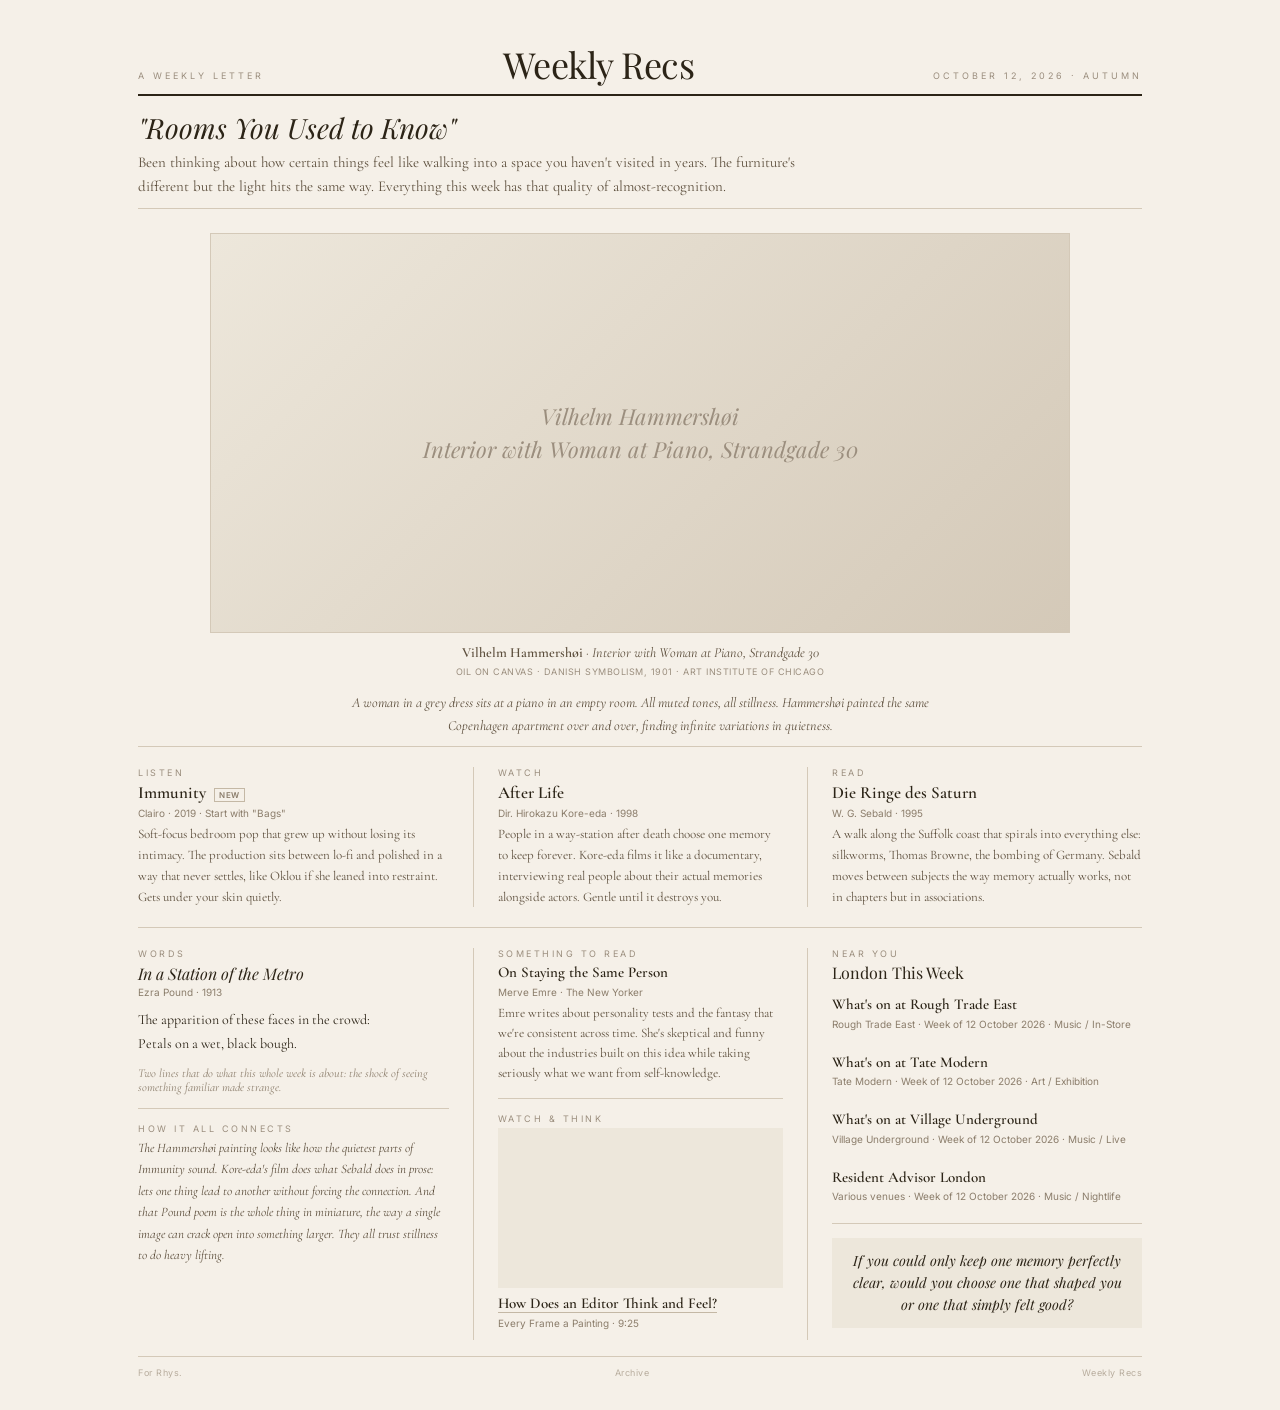
==== commit ba82e053: "Weekly Recs — 2026-10-12" ====
--- a/index.html
+++ b/index.html
@@ -3,7 +3,7 @@
 <head>
 <meta charset="UTF-8">
 <meta name="viewport" content="width=device-width, initial-scale=1.0">
-<title>Weekly Recs — The Space Between Decisions</title>
+<title>Weekly Recs — Rooms You Used to Know</title>
 <link rel="stylesheet" href="assets/style.css">
 </head>
 <body>
@@ -13,15 +13,15 @@
   <div class="masthead">
     <span class="masthead-sub">A weekly letter</span>
     <span class="masthead-title"><a href="./">Weekly Recs</a></span>
-    <span class="masthead-sub">March 15, 2026 · Spring</span>
+    <span class="masthead-sub">October 12, 2026 · Autumn</span>
   </div>
 
   <!-- THEME -->
   
   <div class="theme-banner">
-    <div class="theme-title">"The Space Between Decisions"</div>
-    
-    <p class="theme-desc">Everything this week lives in that weird pause before something shifts. Not indecision exactly, more like the feeling of standing at a crossroads long enough that the waiting becomes its own kind of movement.</p>
+    <div class="theme-title">"Rooms You Used to Know"</div>
+    
+    <p class="theme-desc">Been thinking about how certain things feel like walking into a space you haven't visited in years. The furniture's different but the light hits the same way. Everything this week has that quality of almost-recognition.</p>
     
   </div>
   
@@ -32,16 +32,16 @@
   <div class="hero-art-centre">
     
       
-      <img src="https://www.artic.edu/iiif/2/831a05de-d3f6-f4fa-a460-23008dd58dda/full/843,/0/default.jpg" alt="Automat"
+      <img src="https://www.artic.edu/iiif/2/3f1e0f6e-d365-f1c0-1b4a-bd7b13306b47/full/843,/0/default.jpg" alt="Interior with Woman at Piano, Strandgade 30"
            onerror="this.parentElement.querySelector('.art-placeholder').style.display='flex'; this.style.display='none';">
-      <div class="art-placeholder" style="display:none;"><span>Edward Hopper<br><em>Automat</em></span></div>
+      <div class="art-placeholder" style="display:none;"><span>Vilhelm Hammershøi<br><em>Interior with Woman at Piano, Strandgade 30</em></span></div>
       
       <div class="hero-art-caption">
-        <span class="artist">Edward Hopper</span> · <span class="work">Automat</span>
-        <div class="meta">Oil on canvas · American Realism · Art Institute of Chicago</div>
-      </div>
-      
-      <p class="hero-art-desc">Woman alone at a table in a bright automat, still wearing her coat and gloves, staring at her coffee. The windows behind her just show darkness. You can feel the pause before she decides to leave or stay.</p>
+        <span class="artist">Vilhelm Hammershøi</span> · <span class="work">Interior with Woman at Piano, Strandgade 30</span>
+        <div class="meta">Oil on canvas · Danish Symbolism, 1901 · Art Institute of Chicago</div>
+      </div>
+      
+      <p class="hero-art-desc">A woman in a grey dress sits at a piano in an empty room. All muted tones, all stillness. Hammershøi painted the same Copenhagen apartment over and over, finding infinite variations in quietness.</p>
       
     
   </div>
@@ -56,11 +56,9 @@
     <div class="pick-cell">
       <div class="pick-label">Listen</div>
       
-      <img class="album-art-inline" src="https://i.scdn.co/image/ab67616d0000b27378d601a8e07bef8b1f8ecf82" alt="" onerror="this.style.display='none';">
-      
-      <div class="pick-title">Immunity</div>
+      <div class="pick-title">Immunity <span class="new-tag">New</span></div>
       <div class="pick-sub">Clairo · 2019 · Start with "Bags"</div>
-      <p class="pick-desc">Soft-focus bedroom pop that's actually about hard choices. The production floats but the lyrics stay grounded. Gets better every time you notice another layer buried in there.</p>
+      <p class="pick-desc">Soft-focus bedroom pop that grew up without losing its intimacy. The production sits between lo-fi and polished in a way that never settles, like Oklou if she leaned into restraint. Gets under your skin quietly.</p>
     </div>
     
 
@@ -68,9 +66,9 @@
     
     <div class="pick-cell">
       <div class="pick-label">Watch</div>
-      <div class="pick-title">After Yang</div>
-      <div class="pick-sub">Dir. Kogonada · 2021</div>
-      <p class="pick-desc">A family loses their android companion and has to figure out what they were putting off while he was around. Moves slowly on purpose. Every frame looks like something you'd stop and stare at in a gallery.</p>
+      <div class="pick-title">After Life</div>
+      <div class="pick-sub">Dir. Hirokazu Kore-eda · 1998</div>
+      <p class="pick-desc">People in a way-station after death choose one memory to keep forever. Kore-eda films it like a documentary, interviewing real people about their actual memories alongside actors. Gentle until it destroys you.</p>
     </div>
     
 
@@ -78,9 +76,9 @@
     
     <div class="pick-cell">
       <div class="pick-label">Read</div>
-      <div class="pick-title">Weather</div>
-      <div class="pick-sub">Jenny Offill · 2020</div>
-      <p class="pick-desc">Short chapters that feel like notes someone left themselves. A librarian answers climate doomsday emails while trying to live a normal life. Funny in a way that makes the anxiety worse and better at the same time.</p>
+      <div class="pick-title">Die Ringe des Saturn</div>
+      <div class="pick-sub">W. G. Sebald · 1995</div>
+      <p class="pick-desc">A walk along the Suffolk coast that spirals into everything else: silkworms, Thomas Browne, the bombing of Germany. Sebald moves between subjects the way memory actually works, not in chapters but in associations.</p>
     </div>
     
 
@@ -96,36 +94,19 @@
       <div class="sec-label">Words</div>
 
       
-      <div class="poem-title">The Summer Day</div>
-      <div class="poem-author">Mary Oliver · 1992</div>
-      <div class="poem-block">Who made the world?
-Who made the swan, and the black bear?
-Who made the grasshopper?
-This grasshopper, I mean—
-the one who has flung herself out of the grass,
-the one who is eating sugar out of my hand,
-who is moving her jaws back and forth instead of up and down—
-who is gazing around with her enormous and complicated eyes.
-Now she lifts her pale forearms and thoroughly washes her face.
-Now she snaps her wings open, and floats away.
-I don't know exactly what a prayer is.
-I do know how to pay attention, how to fall down
-into the grass, how to kneel down in the grass,
-how to be idle and blessed, how to stroll through the fields,
-which is what I have been doing all day.
-Tell me, what else should I have done?
-Doesn't everything die at last, and too soon?
-Tell me, what is it you plan to do
-with your one wild and precious life?</div>
-      
-      <p class="poem-note">The question at the end only works because of all the watching that comes before it.</p>
+      <div class="poem-title">In a Station of the Metro</div>
+      <div class="poem-author">Ezra Pound · 1913</div>
+      <div class="poem-block">The apparition of these faces in the crowd:
+Petals on a wet, black bough.</div>
+      
+      <p class="poem-note">Two lines that do what this whole week is about: the shock of seeing something familiar made strange.</p>
       
       
 
       
       <div class="sec-rule"></div>
       <div class="sec-label">How it all connects</div>
-      <p class="connection">Hopper's automat woman has the same quality as the narrator in Weather, both caught in a moment that could tip either way. Clairo's production does what Kogonada does with his frames, holding on things longer than feels comfortable until the stillness starts meaning something. Oliver's grasshopper just leaves, which is maybe the answer to the question everyone else is stuck asking.</p>
+      <p class="connection">The Hammershøi painting looks like how the quietest parts of Immunity sound. Kore-eda's film does what Sebald does in prose: lets one thing lead to another without forcing the connection. And that Pound poem is the whole thing in miniature, the way a single image can crack open into something larger. They all trust stillness to do heavy lifting.</p>
       
     </div>
 
@@ -135,16 +116,31 @@
       <div class="sec-label">Something to Read</div>
       <div class="item">
         <div class="item-title">
-          On Keeping a Notebook
+          On Staying the Same Person
         </div>
-        <div class="item-sub">Joan Didion · Slouching Towards Bethlehem (originally in Holiday magazine)</div>
-        
-        <p class="item-desc">Didion on why she writes things down and what those scraps of observation are actually for. Not about memory the way you'd think. More about preserving the person who noticed something in the first place.</p>
+        <div class="item-sub">Merve Emre · The New Yorker</div>
+        
+        <p class="item-desc">Emre writes about personality tests and the fantasy that we're consistent across time. She's skeptical and funny about the industries built on this idea while taking seriously what we want from self-knowledge.</p>
         
       </div>
       <div class="sec-rule"></div>
       
 
+      
+      <div class="sec-label">Watch &amp; Think</div>
+      
+      <div class="item">
+        
+        <div class="video-embed">
+          <iframe src="https://www.youtube.com/embed/3Q3eITC01Fg" allowfullscreen loading="lazy"></iframe>
+        </div>
+        
+        <div class="item-title">
+          <a href="https://www.youtube.com/watch?v=3Q3eITC01Fg" target="_blank" rel="noopener">How Does an Editor Think and Feel?</a>
+        </div>
+        <div class="item-sub">Every Frame a Painting · 9:25</div>
+      </div>
+      
       
     </div>
 
@@ -156,27 +152,9 @@
       
       <div class="item">
         
-        <a class="event-link" href="https://www.barbican.org.uk/whats-on" target="_blank" rel="noopener">
-          <div class="item-title">What's on at Barbican</div>
-          <div class="item-sub">Barbican Centre · Week of 15 March 2026 · Music / Art / Film</div>
-        </a>
-        
-      </div>
-      
-      <div class="item">
-        
         <a class="event-link" href="https://www.roughtrade.com/events" target="_blank" rel="noopener">
           <div class="item-title">What's on at Rough Trade East</div>
-          <div class="item-sub">Rough Trade East · Week of 15 March 2026 · Music / In-Store</div>
-        </a>
-        
-      </div>
-      
-      <div class="item">
-        
-        <a class="event-link" href="https://www.southbankcentre.co.uk/whats-on" target="_blank" rel="noopener">
-          <div class="item-title">What's on at Southbank Centre</div>
-          <div class="item-sub">Southbank Centre · Week of 15 March 2026 · Music / Art / Literature</div>
+          <div class="item-sub">Rough Trade East · Week of 12 October 2026 · Music / In-Store</div>
         </a>
         
       </div>
@@ -185,7 +163,25 @@
         
         <a class="event-link" href="https://www.tate.org.uk/visit/tate-modern/whats-on" target="_blank" rel="noopener">
           <div class="item-title">What's on at Tate Modern</div>
-          <div class="item-sub">Tate Modern · Week of 15 March 2026 · Art / Exhibition</div>
+          <div class="item-sub">Tate Modern · Week of 12 October 2026 · Art / Exhibition</div>
+        </a>
+        
+      </div>
+      
+      <div class="item">
+        
+        <a class="event-link" href="https://www.villageunderground.co.uk/events" target="_blank" rel="noopener">
+          <div class="item-title">What's on at Village Underground</div>
+          <div class="item-sub">Village Underground · Week of 12 October 2026 · Music / Live</div>
+        </a>
+        
+      </div>
+      
+      <div class="item">
+        
+        <a class="event-link" href="https://ra.co/events/uk/london" target="_blank" rel="noopener">
+          <div class="item-title">Resident Advisor London</div>
+          <div class="item-sub">Various venues · Week of 12 October 2026 · Music / Nightlife</div>
         </a>
         
       </div>
@@ -194,7 +190,7 @@
       
 
       
-      <div class="reflection">When did waiting for clarity become the same thing as avoiding the decision?</div>
+      <div class="reflection">If you could only keep one memory perfectly clear, would you choose one that shaped you or one that simply felt good?</div>
       
     </div>
 
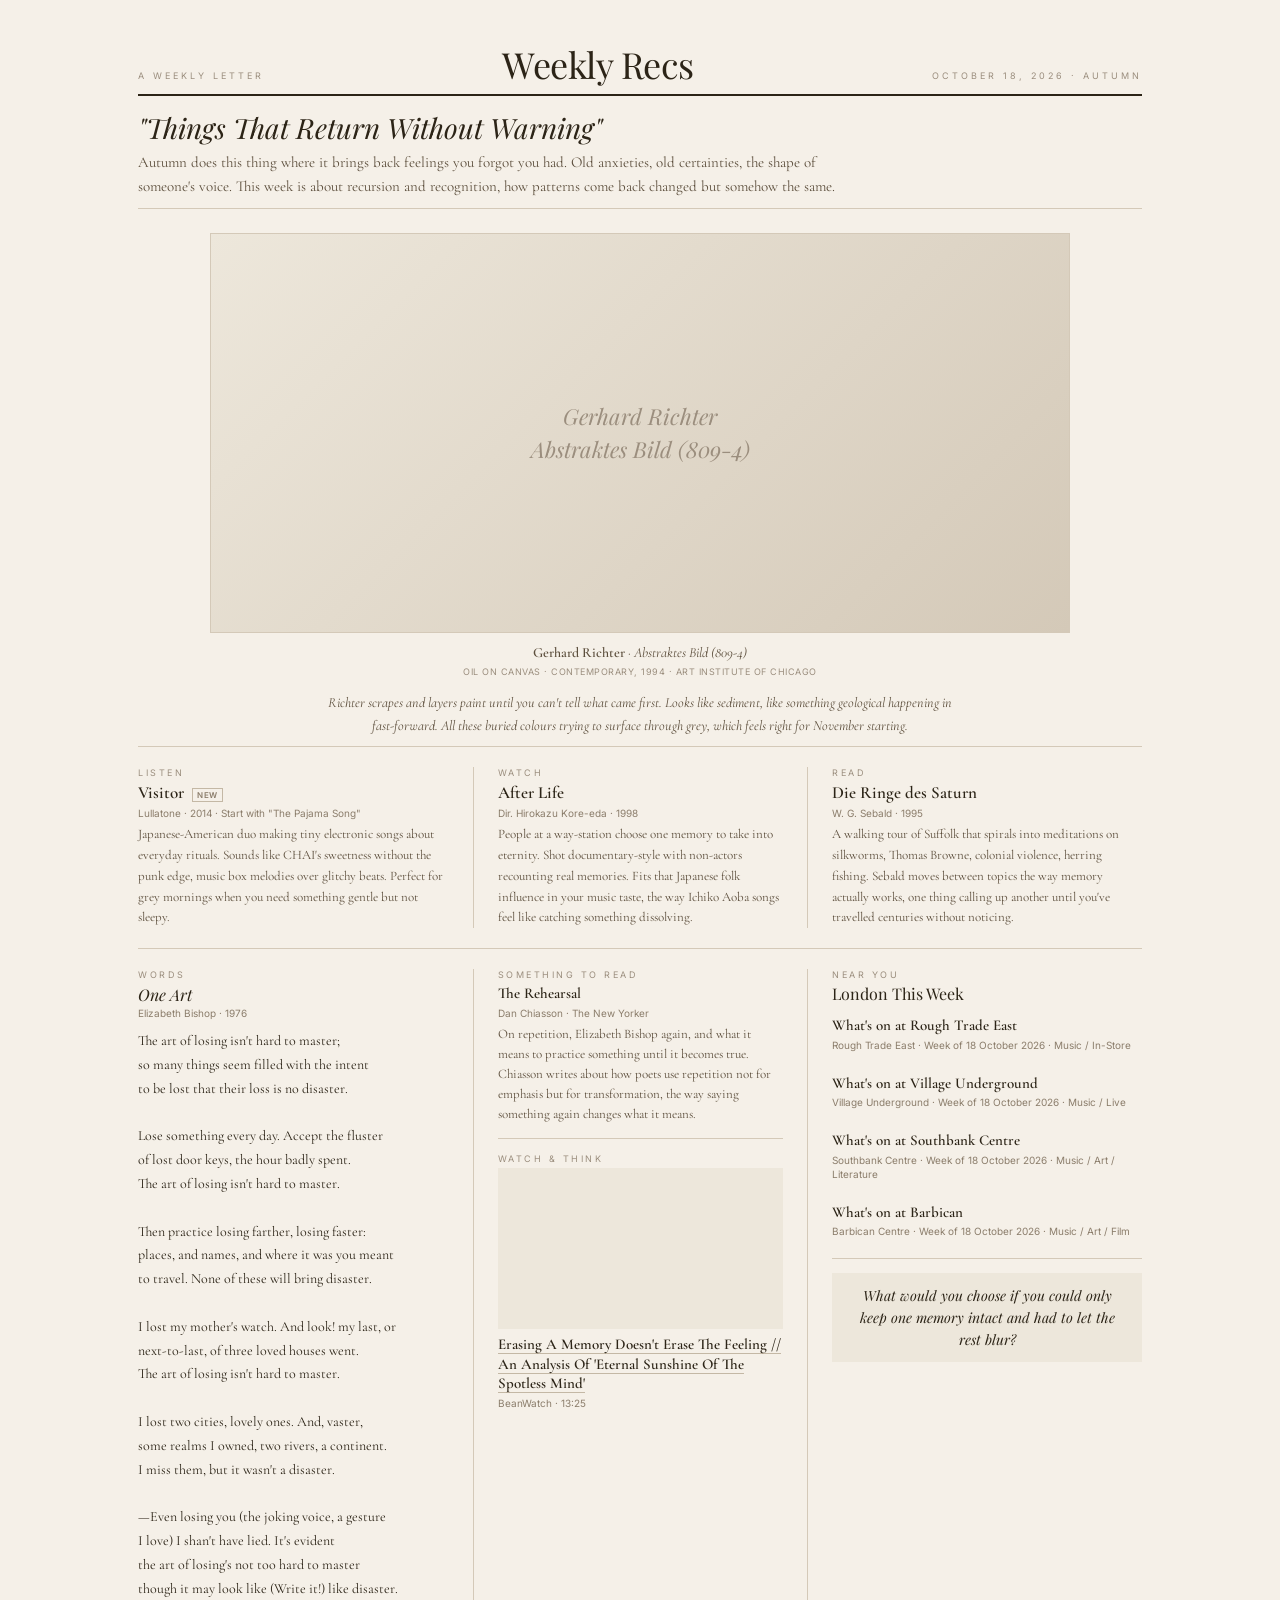
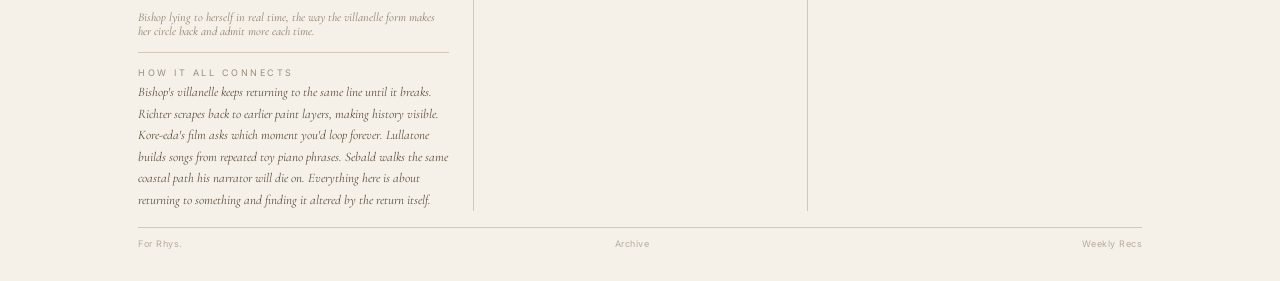
==== commit d9ea8844: "Weekly Recs — 2026-10-18" ====
--- a/index.html
+++ b/index.html
@@ -3,7 +3,7 @@
 <head>
 <meta charset="UTF-8">
 <meta name="viewport" content="width=device-width, initial-scale=1.0">
-<title>Weekly Recs — Rooms You Used to Know</title>
+<title>Weekly Recs — Things That Return Without Warning</title>
 <link rel="stylesheet" href="assets/style.css">
 </head>
 <body>
@@ -13,15 +13,15 @@
   <div class="masthead">
     <span class="masthead-sub">A weekly letter</span>
     <span class="masthead-title"><a href="./">Weekly Recs</a></span>
-    <span class="masthead-sub">October 12, 2026 · Autumn</span>
+    <span class="masthead-sub">October 18, 2026 · Autumn</span>
   </div>
 
   <!-- THEME -->
   
   <div class="theme-banner">
-    <div class="theme-title">"Rooms You Used to Know"</div>
-    
-    <p class="theme-desc">Been thinking about how certain things feel like walking into a space you haven't visited in years. The furniture's different but the light hits the same way. Everything this week has that quality of almost-recognition.</p>
+    <div class="theme-title">"Things That Return Without Warning"</div>
+    
+    <p class="theme-desc">Autumn does this thing where it brings back feelings you forgot you had. Old anxieties, old certainties, the shape of someone's voice. This week is about recursion and recognition, how patterns come back changed but somehow the same.</p>
     
   </div>
   
@@ -32,16 +32,16 @@
   <div class="hero-art-centre">
     
       
-      <img src="https://www.artic.edu/iiif/2/3f1e0f6e-d365-f1c0-1b4a-bd7b13306b47/full/843,/0/default.jpg" alt="Interior with Woman at Piano, Strandgade 30"
+      <img src="https://www.artic.edu/iiif/2/b0d02c1d-ec9d-039e-1977-469806e8e3d9/full/843,/0/default.jpg" alt="Abstraktes Bild (809-4)"
            onerror="this.parentElement.querySelector('.art-placeholder').style.display='flex'; this.style.display='none';">
-      <div class="art-placeholder" style="display:none;"><span>Vilhelm Hammershøi<br><em>Interior with Woman at Piano, Strandgade 30</em></span></div>
+      <div class="art-placeholder" style="display:none;"><span>Gerhard Richter<br><em>Abstraktes Bild (809-4)</em></span></div>
       
       <div class="hero-art-caption">
-        <span class="artist">Vilhelm Hammershøi</span> · <span class="work">Interior with Woman at Piano, Strandgade 30</span>
-        <div class="meta">Oil on canvas · Danish Symbolism, 1901 · Art Institute of Chicago</div>
-      </div>
-      
-      <p class="hero-art-desc">A woman in a grey dress sits at a piano in an empty room. All muted tones, all stillness. Hammershøi painted the same Copenhagen apartment over and over, finding infinite variations in quietness.</p>
+        <span class="artist">Gerhard Richter</span> · <span class="work">Abstraktes Bild (809-4)</span>
+        <div class="meta">Oil on canvas · Contemporary, 1994 · Art Institute of Chicago</div>
+      </div>
+      
+      <p class="hero-art-desc">Richter scrapes and layers paint until you can't tell what came first. Looks like sediment, like something geological happening in fast-forward. All these buried colours trying to surface through grey, which feels right for November starting.</p>
       
     
   </div>
@@ -56,9 +56,9 @@
     <div class="pick-cell">
       <div class="pick-label">Listen</div>
       
-      <div class="pick-title">Immunity <span class="new-tag">New</span></div>
-      <div class="pick-sub">Clairo · 2019 · Start with "Bags"</div>
-      <p class="pick-desc">Soft-focus bedroom pop that grew up without losing its intimacy. The production sits between lo-fi and polished in a way that never settles, like Oklou if she leaned into restraint. Gets under your skin quietly.</p>
+      <div class="pick-title">Visitor <span class="new-tag">New</span></div>
+      <div class="pick-sub">Lullatone · 2014 · Start with "The Pajama Song"</div>
+      <p class="pick-desc">Japanese-American duo making tiny electronic songs about everyday rituals. Sounds like CHAI's sweetness without the punk edge, music box melodies over glitchy beats. Perfect for grey mornings when you need something gentle but not sleepy.</p>
     </div>
     
 
@@ -68,7 +68,7 @@
       <div class="pick-label">Watch</div>
       <div class="pick-title">After Life</div>
       <div class="pick-sub">Dir. Hirokazu Kore-eda · 1998</div>
-      <p class="pick-desc">People in a way-station after death choose one memory to keep forever. Kore-eda films it like a documentary, interviewing real people about their actual memories alongside actors. Gentle until it destroys you.</p>
+      <p class="pick-desc">People at a way-station choose one memory to take into eternity. Shot documentary-style with non-actors recounting real memories. Fits that Japanese folk influence in your music taste, the way Ichiko Aoba songs feel like catching something dissolving.</p>
     </div>
     
 
@@ -78,7 +78,7 @@
       <div class="pick-label">Read</div>
       <div class="pick-title">Die Ringe des Saturn</div>
       <div class="pick-sub">W. G. Sebald · 1995</div>
-      <p class="pick-desc">A walk along the Suffolk coast that spirals into everything else: silkworms, Thomas Browne, the bombing of Germany. Sebald moves between subjects the way memory actually works, not in chapters but in associations.</p>
+      <p class="pick-desc">A walking tour of Suffolk that spirals into meditations on silkworms, Thomas Browne, colonial violence, herring fishing. Sebald moves between topics the way memory actually works, one thing calling up another until you've travelled centuries without noticing.</p>
     </div>
     
 
@@ -94,19 +94,41 @@
       <div class="sec-label">Words</div>
 
       
-      <div class="poem-title">In a Station of the Metro</div>
-      <div class="poem-author">Ezra Pound · 1913</div>
-      <div class="poem-block">The apparition of these faces in the crowd:
-Petals on a wet, black bough.</div>
-      
-      <p class="poem-note">Two lines that do what this whole week is about: the shock of seeing something familiar made strange.</p>
+      <div class="poem-title">One Art</div>
+      <div class="poem-author">Elizabeth Bishop · 1976</div>
+      <div class="poem-block">The art of losing isn't hard to master;
+so many things seem filled with the intent
+to be lost that their loss is no disaster.
+
+Lose something every day. Accept the fluster
+of lost door keys, the hour badly spent.
+The art of losing isn't hard to master.
+
+Then practice losing farther, losing faster:
+places, and names, and where it was you meant
+to travel. None of these will bring disaster.
+
+I lost my mother's watch. And look! my last, or
+next-to-last, of three loved houses went.
+The art of losing isn't hard to master.
+
+I lost two cities, lovely ones. And, vaster,
+some realms I owned, two rivers, a continent.
+I miss them, but it wasn't a disaster.
+
+—Even losing you (the joking voice, a gesture
+I love) I shan't have lied. It's evident
+the art of losing's not too hard to master
+though it may look like (Write it!) like disaster.</div>
+      
+      <p class="poem-note">Bishop lying to herself in real time, the way the villanelle form makes her circle back and admit more each time.</p>
       
       
 
       
       <div class="sec-rule"></div>
       <div class="sec-label">How it all connects</div>
-      <p class="connection">The Hammershøi painting looks like how the quietest parts of Immunity sound. Kore-eda's film does what Sebald does in prose: lets one thing lead to another without forcing the connection. And that Pound poem is the whole thing in miniature, the way a single image can crack open into something larger. They all trust stillness to do heavy lifting.</p>
+      <p class="connection">Bishop's villanelle keeps returning to the same line until it breaks. Richter scrapes back to earlier paint layers, making history visible. Kore-eda's film asks which moment you'd loop forever. Lullatone builds songs from repeated toy piano phrases. Sebald walks the same coastal path his narrator will die on. Everything here is about returning to something and finding it altered by the return itself.</p>
       
     </div>
 
@@ -116,11 +138,11 @@
       <div class="sec-label">Something to Read</div>
       <div class="item">
         <div class="item-title">
-          On Staying the Same Person
+          The Rehearsal
         </div>
-        <div class="item-sub">Merve Emre · The New Yorker</div>
-        
-        <p class="item-desc">Emre writes about personality tests and the fantasy that we're consistent across time. She's skeptical and funny about the industries built on this idea while taking seriously what we want from self-knowledge.</p>
+        <div class="item-sub">Dan Chiasson · The New Yorker</div>
+        
+        <p class="item-desc">On repetition, Elizabeth Bishop again, and what it means to practice something until it becomes true. Chiasson writes about how poets use repetition not for emphasis but for transformation, the way saying something again changes what it means.</p>
         
       </div>
       <div class="sec-rule"></div>
@@ -132,13 +154,13 @@
       <div class="item">
         
         <div class="video-embed">
-          <iframe src="https://www.youtube.com/embed/3Q3eITC01Fg" allowfullscreen loading="lazy"></iframe>
+          <iframe src="https://www.youtube.com/embed/T35xFMfWvIo" allowfullscreen loading="lazy"></iframe>
         </div>
         
         <div class="item-title">
-          <a href="https://www.youtube.com/watch?v=3Q3eITC01Fg" target="_blank" rel="noopener">How Does an Editor Think and Feel?</a>
+          <a href="https://www.youtube.com/watch?v=T35xFMfWvIo" target="_blank" rel="noopener">Erasing A Memory Doesn&#39;t Erase The Feeling // An Analysis Of &#39;Eternal Sunshine Of The Spotless Mind&#39;</a>
         </div>
-        <div class="item-sub">Every Frame a Painting · 9:25</div>
+        <div class="item-sub">BeanWatch · 13:25</div>
       </div>
       
       
@@ -154,16 +176,7 @@
         
         <a class="event-link" href="https://www.roughtrade.com/events" target="_blank" rel="noopener">
           <div class="item-title">What's on at Rough Trade East</div>
-          <div class="item-sub">Rough Trade East · Week of 12 October 2026 · Music / In-Store</div>
-        </a>
-        
-      </div>
-      
-      <div class="item">
-        
-        <a class="event-link" href="https://www.tate.org.uk/visit/tate-modern/whats-on" target="_blank" rel="noopener">
-          <div class="item-title">What's on at Tate Modern</div>
-          <div class="item-sub">Tate Modern · Week of 12 October 2026 · Art / Exhibition</div>
+          <div class="item-sub">Rough Trade East · Week of 18 October 2026 · Music / In-Store</div>
         </a>
         
       </div>
@@ -172,16 +185,25 @@
         
         <a class="event-link" href="https://www.villageunderground.co.uk/events" target="_blank" rel="noopener">
           <div class="item-title">What's on at Village Underground</div>
-          <div class="item-sub">Village Underground · Week of 12 October 2026 · Music / Live</div>
-        </a>
-        
-      </div>
-      
-      <div class="item">
-        
-        <a class="event-link" href="https://ra.co/events/uk/london" target="_blank" rel="noopener">
-          <div class="item-title">Resident Advisor London</div>
-          <div class="item-sub">Various venues · Week of 12 October 2026 · Music / Nightlife</div>
+          <div class="item-sub">Village Underground · Week of 18 October 2026 · Music / Live</div>
+        </a>
+        
+      </div>
+      
+      <div class="item">
+        
+        <a class="event-link" href="https://www.southbankcentre.co.uk/whats-on" target="_blank" rel="noopener">
+          <div class="item-title">What's on at Southbank Centre</div>
+          <div class="item-sub">Southbank Centre · Week of 18 October 2026 · Music / Art / Literature</div>
+        </a>
+        
+      </div>
+      
+      <div class="item">
+        
+        <a class="event-link" href="https://www.barbican.org.uk/whats-on" target="_blank" rel="noopener">
+          <div class="item-title">What's on at Barbican</div>
+          <div class="item-sub">Barbican Centre · Week of 18 October 2026 · Music / Art / Film</div>
         </a>
         
       </div>
@@ -190,7 +212,7 @@
       
 
       
-      <div class="reflection">If you could only keep one memory perfectly clear, would you choose one that shaped you or one that simply felt good?</div>
+      <div class="reflection">What would you choose if you could only keep one memory intact and had to let the rest blur?</div>
       
     </div>
 
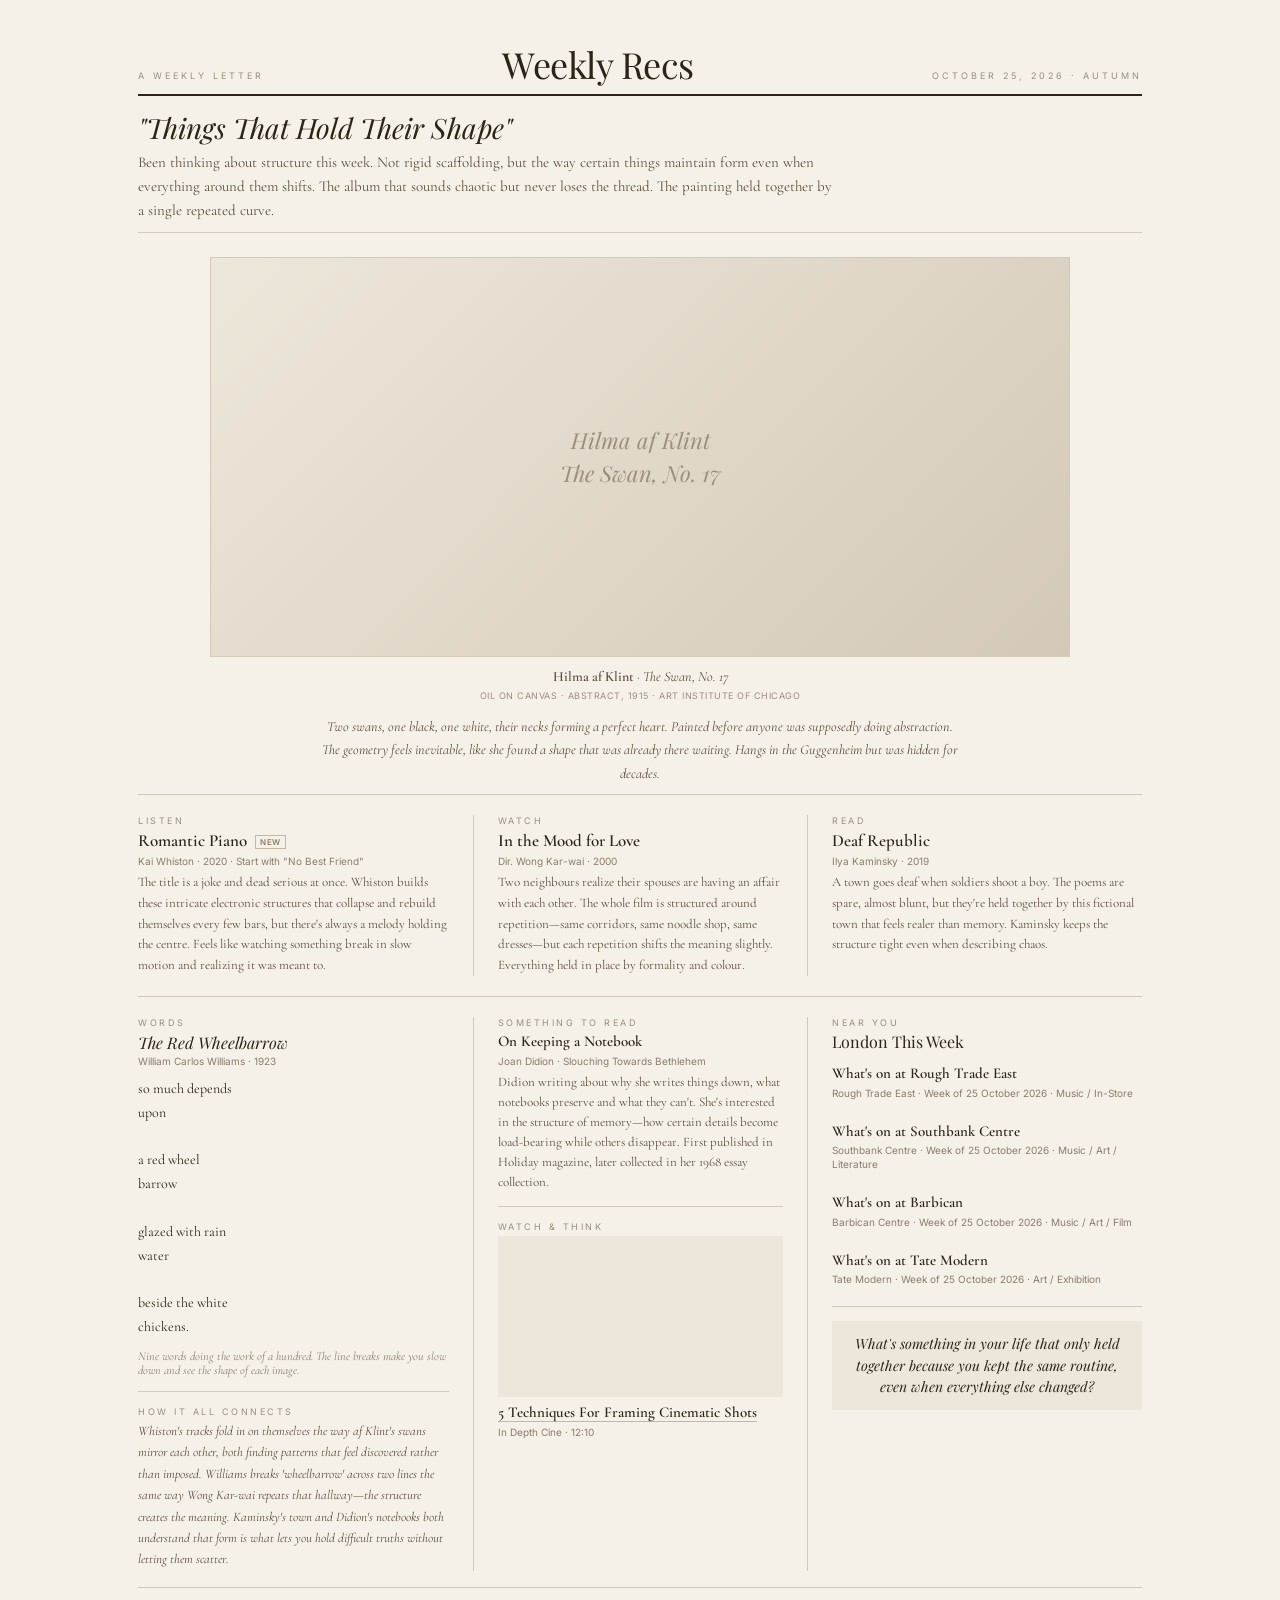
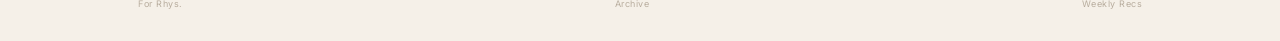
==== commit cc3255a7: "Weekly Recs — 2026-10-25" ====
--- a/index.html
+++ b/index.html
@@ -3,7 +3,7 @@
 <head>
 <meta charset="UTF-8">
 <meta name="viewport" content="width=device-width, initial-scale=1.0">
-<title>Weekly Recs — Things That Return Without Warning</title>
+<title>Weekly Recs — Things That Hold Their Shape</title>
 <link rel="stylesheet" href="assets/style.css">
 </head>
 <body>
@@ -13,15 +13,15 @@
   <div class="masthead">
     <span class="masthead-sub">A weekly letter</span>
     <span class="masthead-title"><a href="./">Weekly Recs</a></span>
-    <span class="masthead-sub">October 18, 2026 · Autumn</span>
+    <span class="masthead-sub">October 25, 2026 · Autumn</span>
   </div>
 
   <!-- THEME -->
   
   <div class="theme-banner">
-    <div class="theme-title">"Things That Return Without Warning"</div>
-    
-    <p class="theme-desc">Autumn does this thing where it brings back feelings you forgot you had. Old anxieties, old certainties, the shape of someone's voice. This week is about recursion and recognition, how patterns come back changed but somehow the same.</p>
+    <div class="theme-title">"Things That Hold Their Shape"</div>
+    
+    <p class="theme-desc">Been thinking about structure this week. Not rigid scaffolding, but the way certain things maintain form even when everything around them shifts. The album that sounds chaotic but never loses the thread. The painting held together by a single repeated curve.</p>
     
   </div>
   
@@ -32,16 +32,16 @@
   <div class="hero-art-centre">
     
       
-      <img src="https://www.artic.edu/iiif/2/b0d02c1d-ec9d-039e-1977-469806e8e3d9/full/843,/0/default.jpg" alt="Abstraktes Bild (809-4)"
+      <img src="https://www.artic.edu/iiif/2/2cf49d1b-3dad-8dd3-abc7-59317978462e/full/843,/0/default.jpg" alt="The Swan, No. 17"
            onerror="this.parentElement.querySelector('.art-placeholder').style.display='flex'; this.style.display='none';">
-      <div class="art-placeholder" style="display:none;"><span>Gerhard Richter<br><em>Abstraktes Bild (809-4)</em></span></div>
+      <div class="art-placeholder" style="display:none;"><span>Hilma af Klint<br><em>The Swan, No. 17</em></span></div>
       
       <div class="hero-art-caption">
-        <span class="artist">Gerhard Richter</span> · <span class="work">Abstraktes Bild (809-4)</span>
-        <div class="meta">Oil on canvas · Contemporary, 1994 · Art Institute of Chicago</div>
-      </div>
-      
-      <p class="hero-art-desc">Richter scrapes and layers paint until you can't tell what came first. Looks like sediment, like something geological happening in fast-forward. All these buried colours trying to surface through grey, which feels right for November starting.</p>
+        <span class="artist">Hilma af Klint</span> · <span class="work">The Swan, No. 17</span>
+        <div class="meta">Oil on canvas · Abstract, 1915 · Art Institute of Chicago</div>
+      </div>
+      
+      <p class="hero-art-desc">Two swans, one black, one white, their necks forming a perfect heart. Painted before anyone was supposedly doing abstraction. The geometry feels inevitable, like she found a shape that was already there waiting. Hangs in the Guggenheim but was hidden for decades.</p>
       
     
   </div>
@@ -56,9 +56,9 @@
     <div class="pick-cell">
       <div class="pick-label">Listen</div>
       
-      <div class="pick-title">Visitor <span class="new-tag">New</span></div>
-      <div class="pick-sub">Lullatone · 2014 · Start with "The Pajama Song"</div>
-      <p class="pick-desc">Japanese-American duo making tiny electronic songs about everyday rituals. Sounds like CHAI's sweetness without the punk edge, music box melodies over glitchy beats. Perfect for grey mornings when you need something gentle but not sleepy.</p>
+      <div class="pick-title">Romantic Piano <span class="new-tag">New</span></div>
+      <div class="pick-sub">Kai Whiston · 2020 · Start with "No Best Friend"</div>
+      <p class="pick-desc">The title is a joke and dead serious at once. Whiston builds these intricate electronic structures that collapse and rebuild themselves every few bars, but there's always a melody holding the centre. Feels like watching something break in slow motion and realizing it was meant to.</p>
     </div>
     
 
@@ -66,9 +66,9 @@
     
     <div class="pick-cell">
       <div class="pick-label">Watch</div>
-      <div class="pick-title">After Life</div>
-      <div class="pick-sub">Dir. Hirokazu Kore-eda · 1998</div>
-      <p class="pick-desc">People at a way-station choose one memory to take into eternity. Shot documentary-style with non-actors recounting real memories. Fits that Japanese folk influence in your music taste, the way Ichiko Aoba songs feel like catching something dissolving.</p>
+      <div class="pick-title">In the Mood for Love</div>
+      <div class="pick-sub">Dir. Wong Kar-wai · 2000</div>
+      <p class="pick-desc">Two neighbours realize their spouses are having an affair with each other. The whole film is structured around repetition—same corridors, same noodle shop, same dresses—but each repetition shifts the meaning slightly. Everything held in place by formality and colour.</p>
     </div>
     
 
@@ -76,9 +76,9 @@
     
     <div class="pick-cell">
       <div class="pick-label">Read</div>
-      <div class="pick-title">Die Ringe des Saturn</div>
-      <div class="pick-sub">W. G. Sebald · 1995</div>
-      <p class="pick-desc">A walking tour of Suffolk that spirals into meditations on silkworms, Thomas Browne, colonial violence, herring fishing. Sebald moves between topics the way memory actually works, one thing calling up another until you've travelled centuries without noticing.</p>
+      <div class="pick-title">Deaf Republic</div>
+      <div class="pick-sub">Ilya Kaminsky · 2019</div>
+      <p class="pick-desc">A town goes deaf when soldiers shoot a boy. The poems are spare, almost blunt, but they're held together by this fictional town that feels realer than memory. Kaminsky keeps the structure tight even when describing chaos.</p>
     </div>
     
 
@@ -94,41 +94,28 @@
       <div class="sec-label">Words</div>
 
       
-      <div class="poem-title">One Art</div>
-      <div class="poem-author">Elizabeth Bishop · 1976</div>
-      <div class="poem-block">The art of losing isn't hard to master;
-so many things seem filled with the intent
-to be lost that their loss is no disaster.
-
-Lose something every day. Accept the fluster
-of lost door keys, the hour badly spent.
-The art of losing isn't hard to master.
-
-Then practice losing farther, losing faster:
-places, and names, and where it was you meant
-to travel. None of these will bring disaster.
-
-I lost my mother's watch. And look! my last, or
-next-to-last, of three loved houses went.
-The art of losing isn't hard to master.
-
-I lost two cities, lovely ones. And, vaster,
-some realms I owned, two rivers, a continent.
-I miss them, but it wasn't a disaster.
-
-—Even losing you (the joking voice, a gesture
-I love) I shan't have lied. It's evident
-the art of losing's not too hard to master
-though it may look like (Write it!) like disaster.</div>
-      
-      <p class="poem-note">Bishop lying to herself in real time, the way the villanelle form makes her circle back and admit more each time.</p>
+      <div class="poem-title">The Red Wheelbarrow</div>
+      <div class="poem-author">William Carlos Williams · 1923</div>
+      <div class="poem-block">so much depends
+upon
+
+a red wheel
+barrow
+
+glazed with rain
+water
+
+beside the white
+chickens.</div>
+      
+      <p class="poem-note">Nine words doing the work of a hundred. The line breaks make you slow down and see the shape of each image.</p>
       
       
 
       
       <div class="sec-rule"></div>
       <div class="sec-label">How it all connects</div>
-      <p class="connection">Bishop's villanelle keeps returning to the same line until it breaks. Richter scrapes back to earlier paint layers, making history visible. Kore-eda's film asks which moment you'd loop forever. Lullatone builds songs from repeated toy piano phrases. Sebald walks the same coastal path his narrator will die on. Everything here is about returning to something and finding it altered by the return itself.</p>
+      <p class="connection">Whiston's tracks fold in on themselves the way af Klint's swans mirror each other, both finding patterns that feel discovered rather than imposed. Williams breaks 'wheelbarrow' across two lines the same way Wong Kar-wai repeats that hallway—the structure creates the meaning. Kaminsky's town and Didion's notebooks both understand that form is what lets you hold difficult truths without letting them scatter.</p>
       
     </div>
 
@@ -138,11 +125,11 @@
       <div class="sec-label">Something to Read</div>
       <div class="item">
         <div class="item-title">
-          The Rehearsal
+          On Keeping a Notebook
         </div>
-        <div class="item-sub">Dan Chiasson · The New Yorker</div>
-        
-        <p class="item-desc">On repetition, Elizabeth Bishop again, and what it means to practice something until it becomes true. Chiasson writes about how poets use repetition not for emphasis but for transformation, the way saying something again changes what it means.</p>
+        <div class="item-sub">Joan Didion · Slouching Towards Bethlehem</div>
+        
+        <p class="item-desc">Didion writing about why she writes things down, what notebooks preserve and what they can't. She's interested in the structure of memory—how certain details become load-bearing while others disappear. First published in Holiday magazine, later collected in her 1968 essay collection.</p>
         
       </div>
       <div class="sec-rule"></div>
@@ -154,13 +141,13 @@
       <div class="item">
         
         <div class="video-embed">
-          <iframe src="https://www.youtube.com/embed/T35xFMfWvIo" allowfullscreen loading="lazy"></iframe>
+          <iframe src="https://www.youtube.com/embed/GtPqDPhx-EI" allowfullscreen loading="lazy"></iframe>
         </div>
         
         <div class="item-title">
-          <a href="https://www.youtube.com/watch?v=T35xFMfWvIo" target="_blank" rel="noopener">Erasing A Memory Doesn&#39;t Erase The Feeling // An Analysis Of &#39;Eternal Sunshine Of The Spotless Mind&#39;</a>
+          <a href="https://www.youtube.com/watch?v=GtPqDPhx-EI" target="_blank" rel="noopener">5 Techniques For Framing Cinematic Shots</a>
         </div>
-        <div class="item-sub">BeanWatch · 13:25</div>
+        <div class="item-sub">In Depth Cine · 12:10</div>
       </div>
       
       
@@ -176,16 +163,7 @@
         
         <a class="event-link" href="https://www.roughtrade.com/events" target="_blank" rel="noopener">
           <div class="item-title">What's on at Rough Trade East</div>
-          <div class="item-sub">Rough Trade East · Week of 18 October 2026 · Music / In-Store</div>
-        </a>
-        
-      </div>
-      
-      <div class="item">
-        
-        <a class="event-link" href="https://www.villageunderground.co.uk/events" target="_blank" rel="noopener">
-          <div class="item-title">What's on at Village Underground</div>
-          <div class="item-sub">Village Underground · Week of 18 October 2026 · Music / Live</div>
+          <div class="item-sub">Rough Trade East · Week of 25 October 2026 · Music / In-Store</div>
         </a>
         
       </div>
@@ -194,7 +172,7 @@
         
         <a class="event-link" href="https://www.southbankcentre.co.uk/whats-on" target="_blank" rel="noopener">
           <div class="item-title">What's on at Southbank Centre</div>
-          <div class="item-sub">Southbank Centre · Week of 18 October 2026 · Music / Art / Literature</div>
+          <div class="item-sub">Southbank Centre · Week of 25 October 2026 · Music / Art / Literature</div>
         </a>
         
       </div>
@@ -203,7 +181,16 @@
         
         <a class="event-link" href="https://www.barbican.org.uk/whats-on" target="_blank" rel="noopener">
           <div class="item-title">What's on at Barbican</div>
-          <div class="item-sub">Barbican Centre · Week of 18 October 2026 · Music / Art / Film</div>
+          <div class="item-sub">Barbican Centre · Week of 25 October 2026 · Music / Art / Film</div>
+        </a>
+        
+      </div>
+      
+      <div class="item">
+        
+        <a class="event-link" href="https://www.tate.org.uk/visit/tate-modern/whats-on" target="_blank" rel="noopener">
+          <div class="item-title">What's on at Tate Modern</div>
+          <div class="item-sub">Tate Modern · Week of 25 October 2026 · Art / Exhibition</div>
         </a>
         
       </div>
@@ -212,7 +199,7 @@
       
 
       
-      <div class="reflection">What would you choose if you could only keep one memory intact and had to let the rest blur?</div>
+      <div class="reflection">What's something in your life that only held together because you kept the same routine, even when everything else changed?</div>
       
     </div>
 
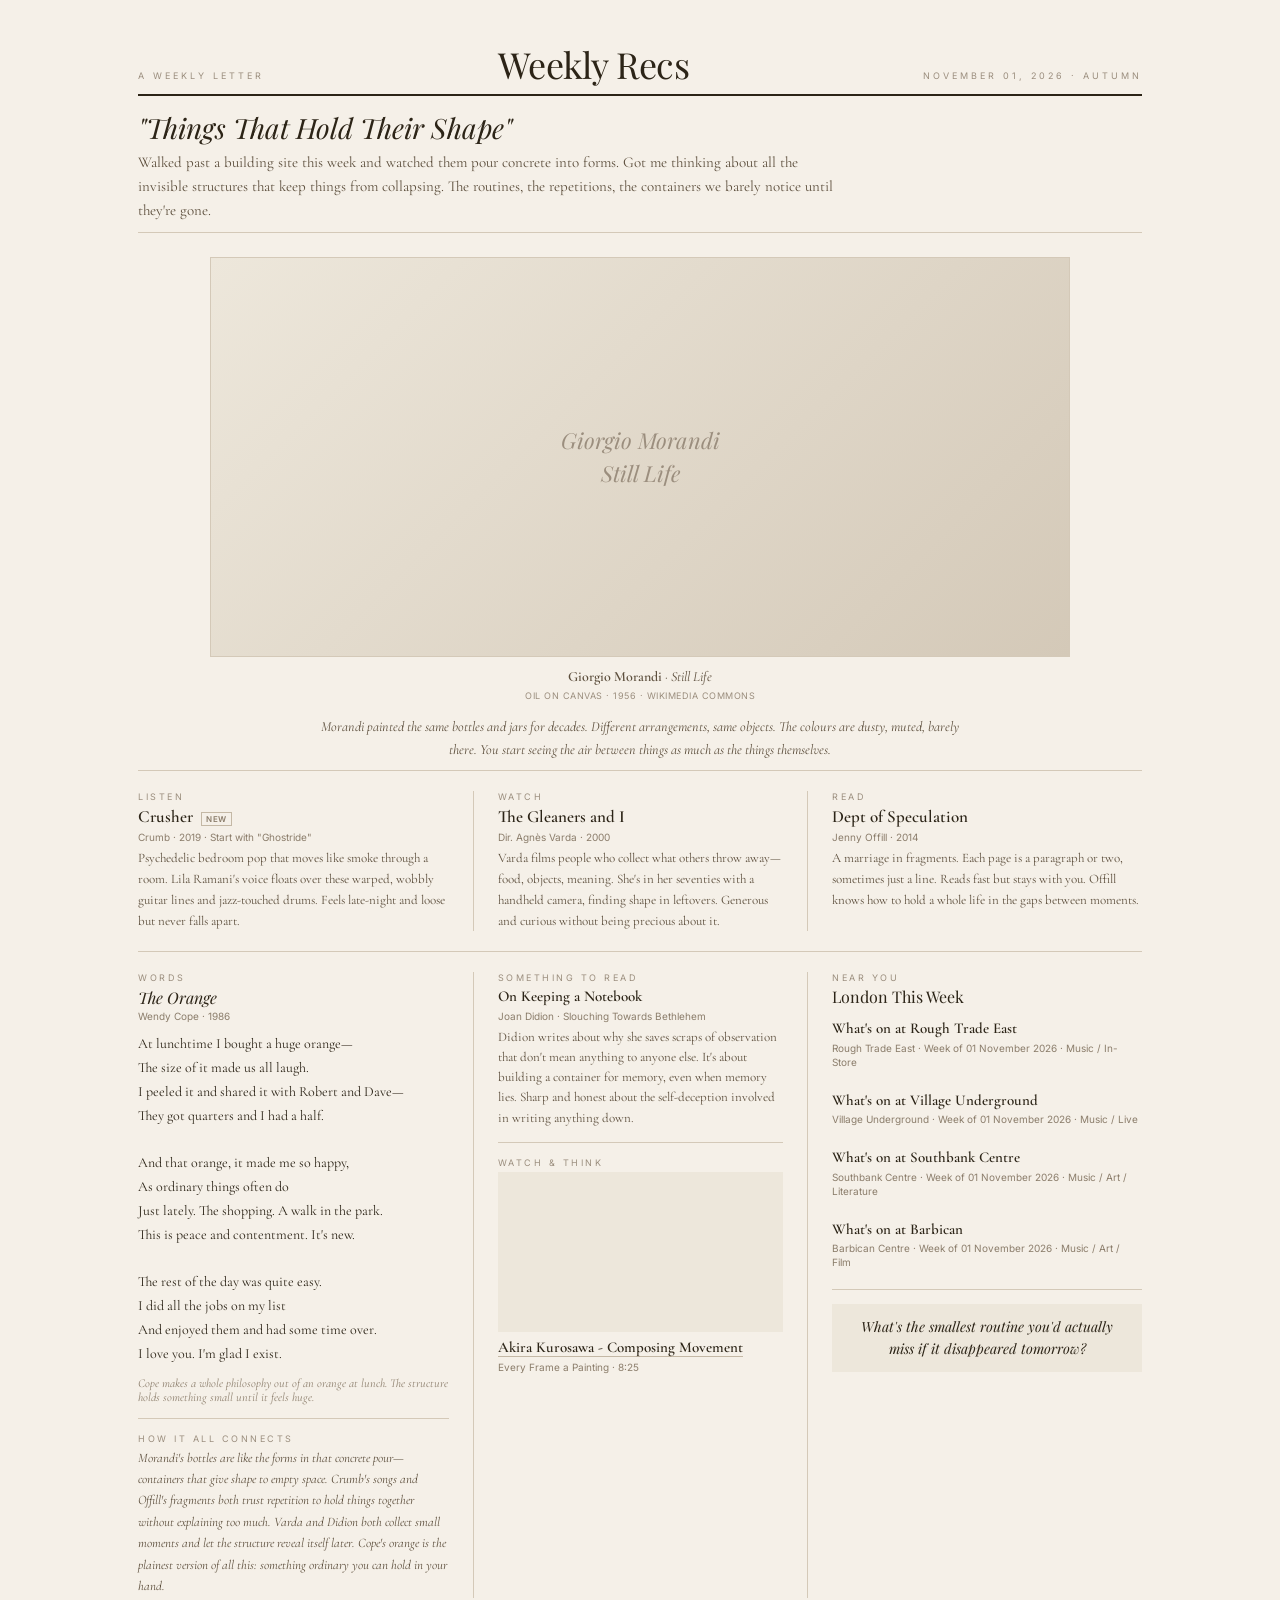
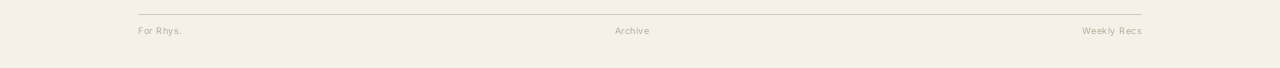
==== commit 31b2a8bc: "Weekly Recs — 2026-11-01" ====
--- a/index.html
+++ b/index.html
@@ -13,7 +13,7 @@
   <div class="masthead">
     <span class="masthead-sub">A weekly letter</span>
     <span class="masthead-title"><a href="./">Weekly Recs</a></span>
-    <span class="masthead-sub">October 25, 2026 · Autumn</span>
+    <span class="masthead-sub">November 01, 2026 · Autumn</span>
   </div>
 
   <!-- THEME -->
@@ -21,7 +21,7 @@
   <div class="theme-banner">
     <div class="theme-title">"Things That Hold Their Shape"</div>
     
-    <p class="theme-desc">Been thinking about structure this week. Not rigid scaffolding, but the way certain things maintain form even when everything around them shifts. The album that sounds chaotic but never loses the thread. The painting held together by a single repeated curve.</p>
+    <p class="theme-desc">Walked past a building site this week and watched them pour concrete into forms. Got me thinking about all the invisible structures that keep things from collapsing. The routines, the repetitions, the containers we barely notice until they're gone.</p>
     
   </div>
   
@@ -32,16 +32,16 @@
   <div class="hero-art-centre">
     
       
-      <img src="https://www.artic.edu/iiif/2/2cf49d1b-3dad-8dd3-abc7-59317978462e/full/843,/0/default.jpg" alt="The Swan, No. 17"
+      <img src="https://thumb.wikimedia.org/wikipedia/commons/thumb/d/db/Still_life_fleamarket_amk.jpg/960px-Still_life_fleamarket_amk.jpg?utm_source=commons.wikimedia.org&utm_campaign=imageinfo&utm_content=thumbnail" alt="Still Life"
            onerror="this.parentElement.querySelector('.art-placeholder').style.display='flex'; this.style.display='none';">
-      <div class="art-placeholder" style="display:none;"><span>Hilma af Klint<br><em>The Swan, No. 17</em></span></div>
+      <div class="art-placeholder" style="display:none;"><span>Giorgio Morandi<br><em>Still Life</em></span></div>
       
       <div class="hero-art-caption">
-        <span class="artist">Hilma af Klint</span> · <span class="work">The Swan, No. 17</span>
-        <div class="meta">Oil on canvas · Abstract, 1915 · Art Institute of Chicago</div>
-      </div>
-      
-      <p class="hero-art-desc">Two swans, one black, one white, their necks forming a perfect heart. Painted before anyone was supposedly doing abstraction. The geometry feels inevitable, like she found a shape that was already there waiting. Hangs in the Guggenheim but was hidden for decades.</p>
+        <span class="artist">Giorgio Morandi</span> · <span class="work">Still Life</span>
+        <div class="meta">Oil on canvas · 1956 · Wikimedia Commons</div>
+      </div>
+      
+      <p class="hero-art-desc">Morandi painted the same bottles and jars for decades. Different arrangements, same objects. The colours are dusty, muted, barely there. You start seeing the air between things as much as the things themselves.</p>
       
     
   </div>
@@ -56,9 +56,9 @@
     <div class="pick-cell">
       <div class="pick-label">Listen</div>
       
-      <div class="pick-title">Romantic Piano <span class="new-tag">New</span></div>
-      <div class="pick-sub">Kai Whiston · 2020 · Start with "No Best Friend"</div>
-      <p class="pick-desc">The title is a joke and dead serious at once. Whiston builds these intricate electronic structures that collapse and rebuild themselves every few bars, but there's always a melody holding the centre. Feels like watching something break in slow motion and realizing it was meant to.</p>
+      <div class="pick-title">Crusher <span class="new-tag">New</span></div>
+      <div class="pick-sub">Crumb · 2019 · Start with "Ghostride"</div>
+      <p class="pick-desc">Psychedelic bedroom pop that moves like smoke through a room. Lila Ramani's voice floats over these warped, wobbly guitar lines and jazz-touched drums. Feels late-night and loose but never falls apart.</p>
     </div>
     
 
@@ -66,9 +66,9 @@
     
     <div class="pick-cell">
       <div class="pick-label">Watch</div>
-      <div class="pick-title">In the Mood for Love</div>
-      <div class="pick-sub">Dir. Wong Kar-wai · 2000</div>
-      <p class="pick-desc">Two neighbours realize their spouses are having an affair with each other. The whole film is structured around repetition—same corridors, same noodle shop, same dresses—but each repetition shifts the meaning slightly. Everything held in place by formality and colour.</p>
+      <div class="pick-title">The Gleaners and I</div>
+      <div class="pick-sub">Dir. Agnès Varda · 2000</div>
+      <p class="pick-desc">Varda films people who collect what others throw away—food, objects, meaning. She's in her seventies with a handheld camera, finding shape in leftovers. Generous and curious without being precious about it.</p>
     </div>
     
 
@@ -76,9 +76,9 @@
     
     <div class="pick-cell">
       <div class="pick-label">Read</div>
-      <div class="pick-title">Deaf Republic</div>
-      <div class="pick-sub">Ilya Kaminsky · 2019</div>
-      <p class="pick-desc">A town goes deaf when soldiers shoot a boy. The poems are spare, almost blunt, but they're held together by this fictional town that feels realer than memory. Kaminsky keeps the structure tight even when describing chaos.</p>
+      <div class="pick-title">Dept of Speculation</div>
+      <div class="pick-sub">Jenny Offill · 2014</div>
+      <p class="pick-desc">A marriage in fragments. Each page is a paragraph or two, sometimes just a line. Reads fast but stays with you. Offill knows how to hold a whole life in the gaps between moments.</p>
     </div>
     
 
@@ -94,28 +94,31 @@
       <div class="sec-label">Words</div>
 
       
-      <div class="poem-title">The Red Wheelbarrow</div>
-      <div class="poem-author">William Carlos Williams · 1923</div>
-      <div class="poem-block">so much depends
-upon
-
-a red wheel
-barrow
-
-glazed with rain
-water
-
-beside the white
-chickens.</div>
-      
-      <p class="poem-note">Nine words doing the work of a hundred. The line breaks make you slow down and see the shape of each image.</p>
+      <div class="poem-title">The Orange</div>
+      <div class="poem-author">Wendy Cope · 1986</div>
+      <div class="poem-block">At lunchtime I bought a huge orange—
+The size of it made us all laugh.
+I peeled it and shared it with Robert and Dave—
+They got quarters and I had a half.
+
+And that orange, it made me so happy,
+As ordinary things often do
+Just lately. The shopping. A walk in the park.
+This is peace and contentment. It's new.
+
+The rest of the day was quite easy.
+I did all the jobs on my list
+And enjoyed them and had some time over.
+I love you. I'm glad I exist.</div>
+      
+      <p class="poem-note">Cope makes a whole philosophy out of an orange at lunch. The structure holds something small until it feels huge.</p>
       
       
 
       
       <div class="sec-rule"></div>
       <div class="sec-label">How it all connects</div>
-      <p class="connection">Whiston's tracks fold in on themselves the way af Klint's swans mirror each other, both finding patterns that feel discovered rather than imposed. Williams breaks 'wheelbarrow' across two lines the same way Wong Kar-wai repeats that hallway—the structure creates the meaning. Kaminsky's town and Didion's notebooks both understand that form is what lets you hold difficult truths without letting them scatter.</p>
+      <p class="connection">Morandi's bottles are like the forms in that concrete pour—containers that give shape to empty space. Crumb's songs and Offill's fragments both trust repetition to hold things together without explaining too much. Varda and Didion both collect small moments and let the structure reveal itself later. Cope's orange is the plainest version of all this: something ordinary you can hold in your hand.</p>
       
     </div>
 
@@ -129,7 +132,7 @@
         </div>
         <div class="item-sub">Joan Didion · Slouching Towards Bethlehem</div>
         
-        <p class="item-desc">Didion writing about why she writes things down, what notebooks preserve and what they can't. She's interested in the structure of memory—how certain details become load-bearing while others disappear. First published in Holiday magazine, later collected in her 1968 essay collection.</p>
+        <p class="item-desc">Didion writes about why she saves scraps of observation that don't mean anything to anyone else. It's about building a container for memory, even when memory lies. Sharp and honest about the self-deception involved in writing anything down.</p>
         
       </div>
       <div class="sec-rule"></div>
@@ -141,13 +144,13 @@
       <div class="item">
         
         <div class="video-embed">
-          <iframe src="https://www.youtube.com/embed/GtPqDPhx-EI" allowfullscreen loading="lazy"></iframe>
+          <iframe src="https://www.youtube.com/embed/doaQC-S8de8" allowfullscreen loading="lazy"></iframe>
         </div>
         
         <div class="item-title">
-          <a href="https://www.youtube.com/watch?v=GtPqDPhx-EI" target="_blank" rel="noopener">5 Techniques For Framing Cinematic Shots</a>
+          <a href="https://www.youtube.com/watch?v=doaQC-S8de8" target="_blank" rel="noopener">Akira Kurosawa - Composing Movement</a>
         </div>
-        <div class="item-sub">In Depth Cine · 12:10</div>
+        <div class="item-sub">Every Frame a Painting · 8:25</div>
       </div>
       
       
@@ -163,7 +166,16 @@
         
         <a class="event-link" href="https://www.roughtrade.com/events" target="_blank" rel="noopener">
           <div class="item-title">What's on at Rough Trade East</div>
-          <div class="item-sub">Rough Trade East · Week of 25 October 2026 · Music / In-Store</div>
+          <div class="item-sub">Rough Trade East · Week of 01 November 2026 · Music / In-Store</div>
+        </a>
+        
+      </div>
+      
+      <div class="item">
+        
+        <a class="event-link" href="https://www.villageunderground.co.uk/events" target="_blank" rel="noopener">
+          <div class="item-title">What's on at Village Underground</div>
+          <div class="item-sub">Village Underground · Week of 01 November 2026 · Music / Live</div>
         </a>
         
       </div>
@@ -172,7 +184,7 @@
         
         <a class="event-link" href="https://www.southbankcentre.co.uk/whats-on" target="_blank" rel="noopener">
           <div class="item-title">What's on at Southbank Centre</div>
-          <div class="item-sub">Southbank Centre · Week of 25 October 2026 · Music / Art / Literature</div>
+          <div class="item-sub">Southbank Centre · Week of 01 November 2026 · Music / Art / Literature</div>
         </a>
         
       </div>
@@ -181,16 +193,7 @@
         
         <a class="event-link" href="https://www.barbican.org.uk/whats-on" target="_blank" rel="noopener">
           <div class="item-title">What's on at Barbican</div>
-          <div class="item-sub">Barbican Centre · Week of 25 October 2026 · Music / Art / Film</div>
-        </a>
-        
-      </div>
-      
-      <div class="item">
-        
-        <a class="event-link" href="https://www.tate.org.uk/visit/tate-modern/whats-on" target="_blank" rel="noopener">
-          <div class="item-title">What's on at Tate Modern</div>
-          <div class="item-sub">Tate Modern · Week of 25 October 2026 · Art / Exhibition</div>
+          <div class="item-sub">Barbican Centre · Week of 01 November 2026 · Music / Art / Film</div>
         </a>
         
       </div>
@@ -199,7 +202,7 @@
       
 
       
-      <div class="reflection">What's something in your life that only held together because you kept the same routine, even when everything else changed?</div>
+      <div class="reflection">What's the smallest routine you'd actually miss if it disappeared tomorrow?</div>
       
     </div>
 
